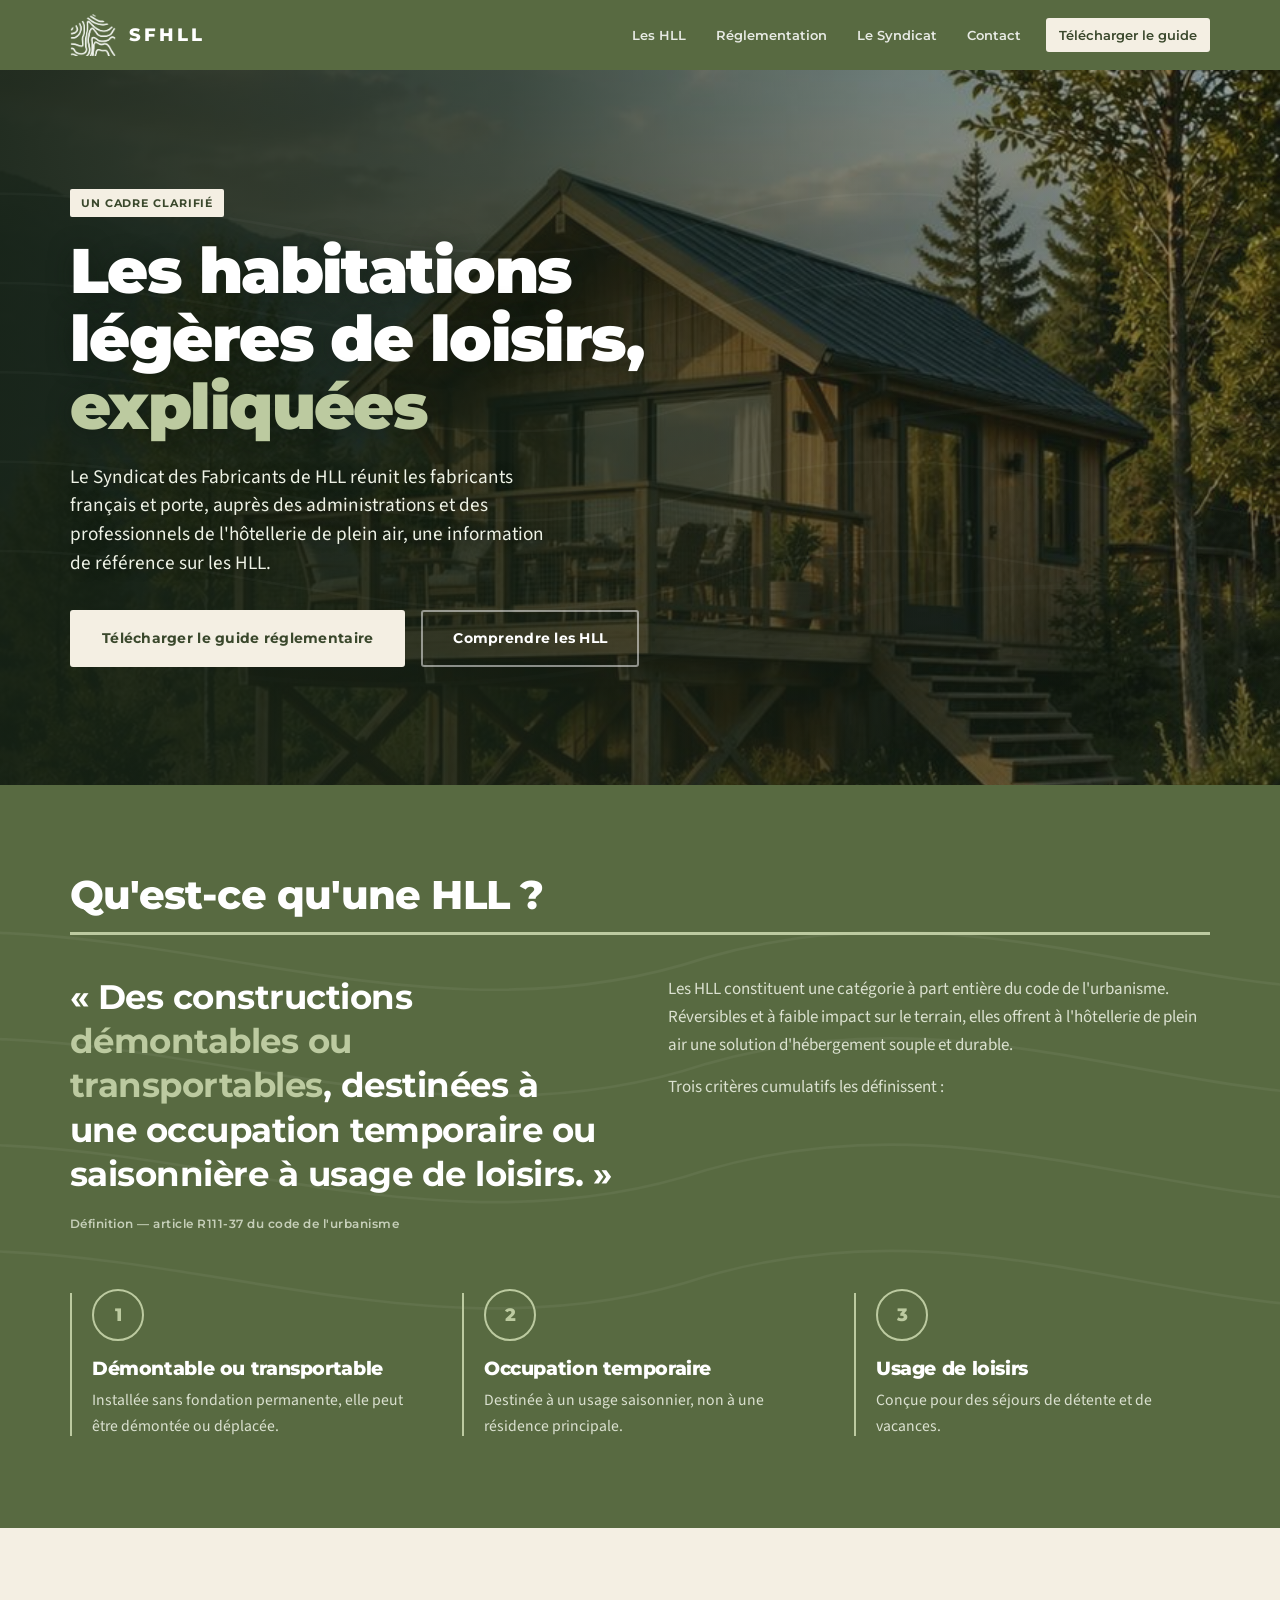
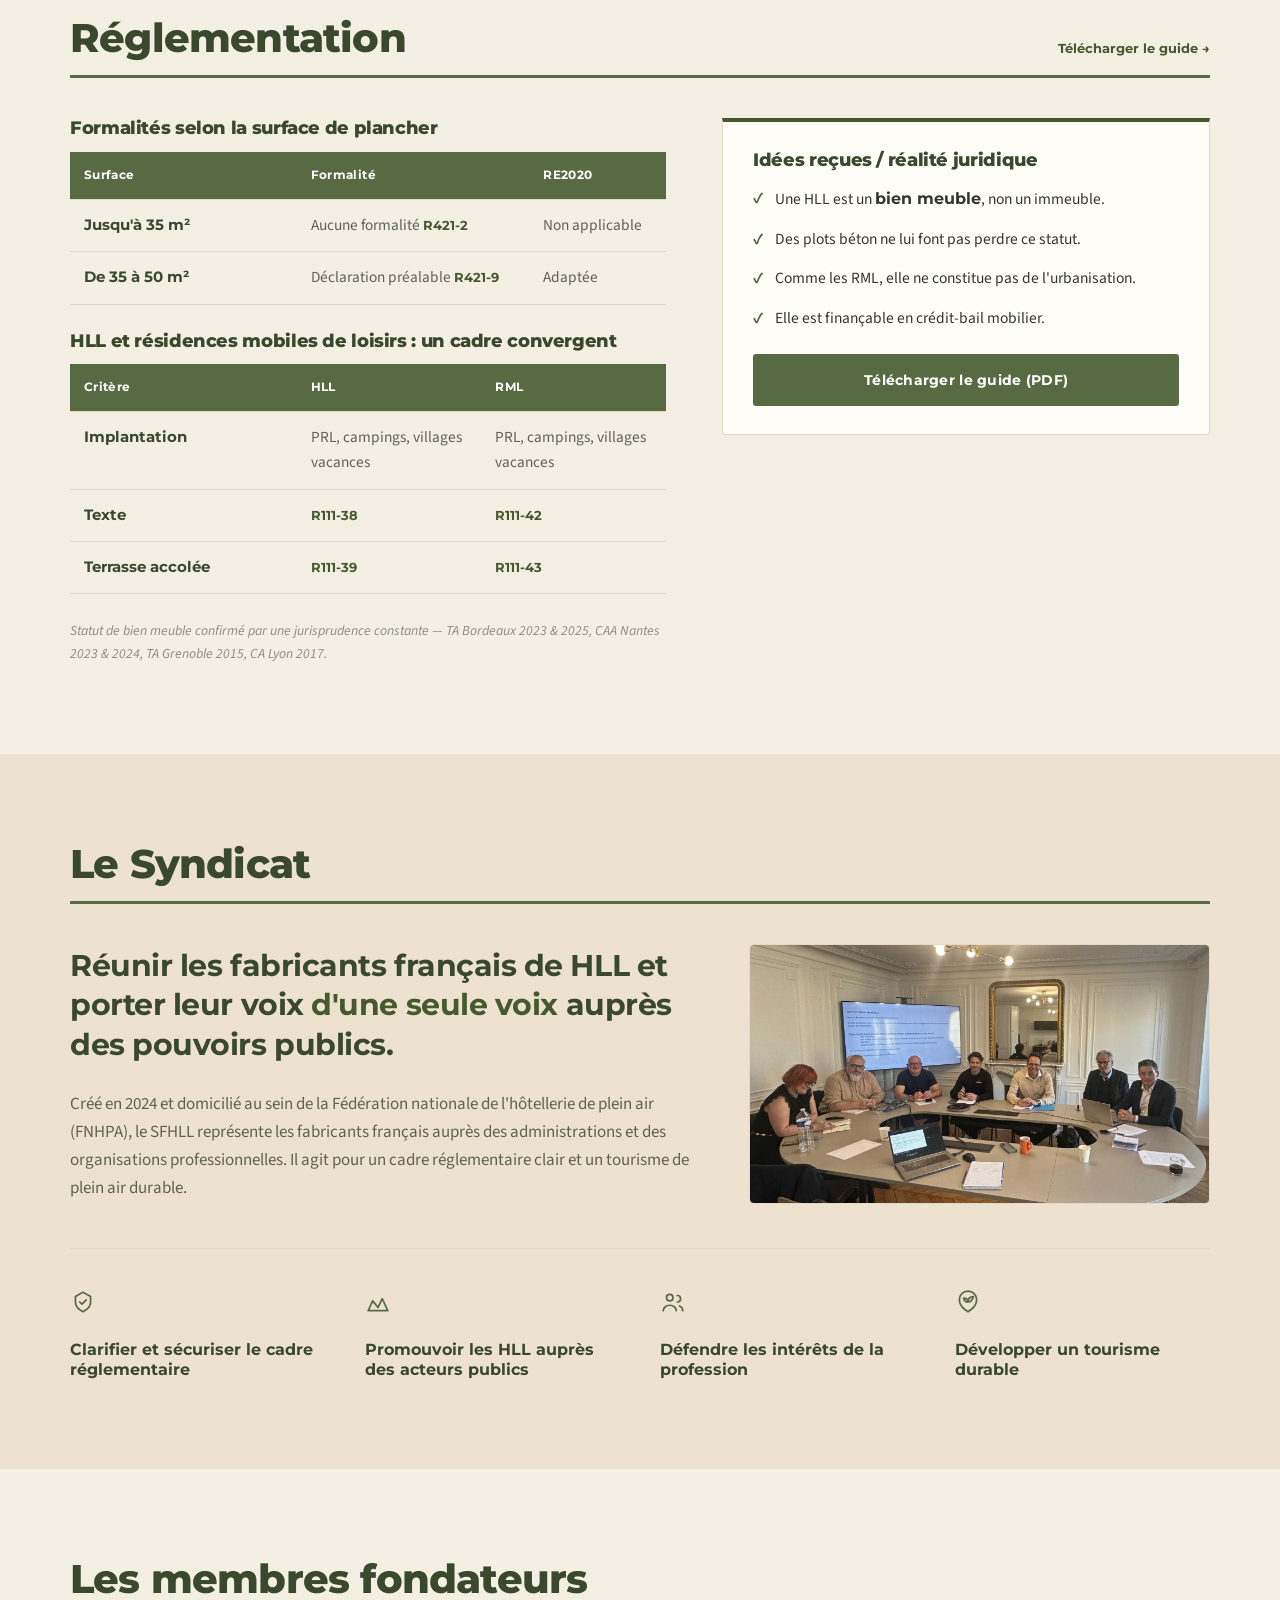
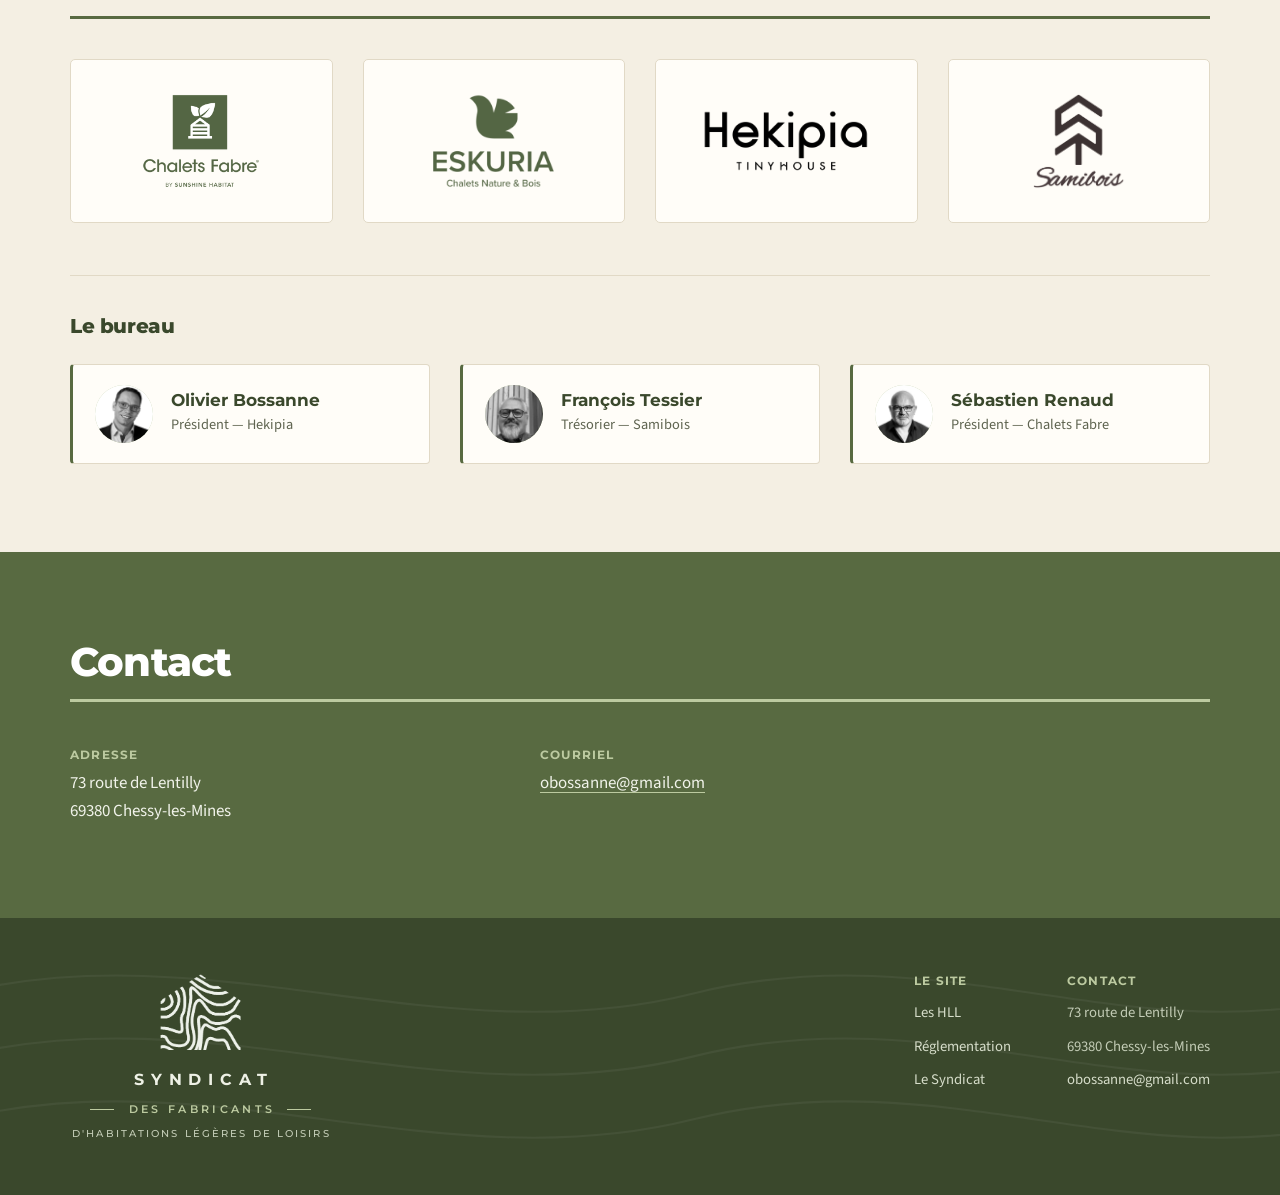
==== index.html @ 9a113833 "326/init du site sfhll" ====
<!DOCTYPE html>
<html lang="fr">
<head>
<meta charset="UTF-8">
<meta name="viewport" content="width=device-width, initial-scale=1.0">
<title>SFHLL — Syndicat des Fabricants d'Habitations Légères de Loisirs</title>
<meta name="description" content="Le Syndicat des Fabricants d'Habitations Légères de Loisirs (SFHLL) : la référence sur les HLL et leur réglementation. Cadre juridique, guide à télécharger.">
<meta name="robots" content="index, follow">
<link rel="canonical" href="https://sfhll.fr/">
<meta name="theme-color" content="#586a41">
<link rel="icon" href="/favicon.ico" sizes="any">
<link rel="apple-touch-icon" href="/apple-touch-icon.png">
<meta property="og:type" content="website">
<meta property="og:locale" content="fr_FR">
<meta property="og:site_name" content="SFHLL">
<meta property="og:url" content="https://sfhll.fr/">
<meta property="og:title" content="SFHLL — Syndicat des Fabricants d'Habitations Légères de Loisirs">
<meta property="og:description" content="Le Syndicat des Fabricants d'Habitations Légères de Loisirs (SFHLL) : la référence sur les HLL et leur réglementation. Cadre juridique, guide à télécharger.">
<meta property="og:image" content="https://sfhll.fr/og-image.jpg">
<meta property="og:image:width" content="860">
<meta property="og:image:height" content="450">
<meta property="og:image:alt" content="Habitation légère de loisirs en bois au bord d'un lac">
<meta name="twitter:card" content="summary_large_image">
<script type="application/ld+json">{"@context":"https://schema.org","@graph":[{"@type":"Organization","@id":"https://sfhll.fr/#organisation","name":"Syndicat des Fabricants d'Habitations Légères de Loisirs","alternateName":"SFHLL","url":"https://sfhll.fr/","logo":"https://sfhll.fr/logo.png","image":"https://sfhll.fr/og-image.jpg","description":"Le Syndicat des Fabricants d'Habitations Légères de Loisirs (SFHLL) : la référence sur les HLL et leur réglementation. Cadre juridique, guide à télécharger.","foundingDate":"2024","address":{"@type":"PostalAddress","streetAddress":"73 route de Lentilly","postalCode":"69380","addressLocality":"Chessy-les-Mines","addressCountry":"FR"},"member":[{"@type":"Organization","name":"Chalets Fabre"},{"@type":"Organization","name":"Eskuria"},{"@type":"Organization","name":"Hekipia"},{"@type":"Organization","name":"Samibois"}]},{"@type":"WebSite","@id":"https://sfhll.fr/#site","url":"https://sfhll.fr/","name":"SFHLL","inLanguage":"fr-FR","publisher":{"@id":"https://sfhll.fr/#organisation"}}]}</script>
<link rel="preconnect" href="https://fonts.googleapis.com">
<link rel="preconnect" href="https://fonts.gstatic.com" crossorigin>
<link href="https://fonts.googleapis.com/css2?family=Montserrat:wght@600;700;800;900&family=Source+Sans+3:ital,wght@0,400;0,500;0,600;0,700;1,400&display=swap" rel="stylesheet">
<style>
  :root{
    --green:#586a41;--green-2:#66794d;--green-ink:#3a482c;
    --gold:#465a2e;--gold-2:#bccaa0;
    --paper:#f4efe3;--paper-2:#ece2cf;--white:#fffdf8;
    --ink:#33372b;--ink-soft:#5f6450;--ink-faint:#8c8f7c;
    --line:#e1d9c6;--line-dk:rgba(255,255,255,.16);--max:1220px;
  }
  *{box-sizing:border-box;margin:0;padding:0}
  html{scroll-behavior:smooth;scroll-padding-top:76px}
  @media (prefers-reduced-motion:reduce){html{scroll-behavior:auto}}
  body{font-family:'Source Sans 3',system-ui,sans-serif;font-size:17px;line-height:1.65;color:var(--ink);background:var(--paper);-webkit-font-smoothing:antialiased}
  h1,h2,h3,h4{font-family:'Montserrat',sans-serif;line-height:1.08;font-weight:800;letter-spacing:-.02em;color:var(--green-ink)}
  a{color:var(--green);text-decoration:none}
  .wrap{max-width:var(--max);margin:0 auto;padding:0 40px}
  :focus-visible{outline:3px solid var(--gold);outline-offset:2px}
  .tag{display:inline-block;font-family:'Montserrat',sans-serif;font-size:.7rem;font-weight:700;letter-spacing:.12em;text-transform:uppercase;color:var(--gold)}
  .tag.box{background:var(--paper);color:var(--green-ink);padding:5px 11px;border-radius:2px;letter-spacing:.08em}
  .illus{width:100%;height:100%;display:block;object-fit:cover}
  .topo{position:absolute;inset:0;width:100%;height:100%;pointer-events:none}

  header{position:sticky;top:0;z-index:80;background:var(--green);color:#fff}
  .nav{position:relative}
  .nav{display:flex;align-items:center;justify-content:space-between;gap:26px;max-width:var(--max);margin:0 auto;padding:0 40px;height:70px}
  .brand{display:flex;align-items:center;gap:13px;color:#fff}
  .brand .hmark{height:42px;width:auto;flex:none;display:block}
  .brand b{font-family:'Montserrat',sans-serif;font-weight:800;font-size:1.15rem;letter-spacing:.16em;color:#fff}
  nav ul{list-style:none;display:flex;gap:4px;align-items:center}
  nav a{font-family:'Montserrat',sans-serif;font-size:.82rem;font-weight:600;color:rgba(255,255,255,.86);padding:9px 13px;border-radius:3px}
  nav a:hover{color:#fff;background:rgba(255,255,255,.1)}
  nav a.cta{background:var(--paper);color:var(--green-ink);margin-left:8px}
  nav a.cta:hover{background:#fff;color:var(--green-ink)}
  .menu-btn{display:none;background:none;border:1px solid rgba(255,255,255,.35);color:#fff;padding:8px 11px;border-radius:3px;cursor:pointer;font-size:1.05rem}
  @media(max-width:980px){
    .nav{gap:0}
    nav{position:static;width:0;height:0}
    .menu-btn{margin-left:auto}
    nav ul{position:absolute;top:100%;left:0;right:0;z-index:90;flex-direction:column;align-items:stretch;
           background:var(--green);border-top:1px solid var(--line-dk);box-shadow:0 14px 26px rgba(20,32,20,.22);
           padding:4px 40px 20px;gap:0;display:none;max-height:calc(100vh - 100%);overflow-y:auto}
    nav ul.open{display:flex}
    nav li{display:block}
    nav a{display:block;padding:15px 0;border-bottom:1px solid var(--line-dk);border-radius:0}
    nav li:last-child a{border-bottom:none}
    nav a.cta{margin:16px 0 0;padding:14px 16px;text-align:center;border-radius:3px;border:none}
    .menu-btn{display:block}
  }

  .hero{position:relative;overflow:hidden;color:#fff;background:var(--green-ink)}
  .hero-photo{position:absolute;inset:0;width:100%;height:100%;object-fit:cover;object-position:center;z-index:0}
  .hero-shade{position:absolute;inset:0;z-index:1;background:linear-gradient(95deg,rgba(20,32,20,.92) 0%,rgba(20,32,20,.74) 38%,rgba(20,32,20,.42) 66%,rgba(20,32,20,.12) 100%),linear-gradient(180deg,rgba(20,32,20,.12),rgba(20,32,20,.5))}
  .hero .topo{z-index:2;opacity:.5}
  .hero-inner{position:relative;z-index:3;max-width:var(--max);margin:0 auto;padding:118px 40px;min-height:600px;display:flex;align-items:center}
  .hero-copy{max-width:620px}
  .hero h1{color:#fff;font-size:clamp(2.3rem,4.9vw,4rem);font-weight:900;letter-spacing:-.025em;text-shadow:0 2px 26px rgba(12,20,10,.45)}
  .hero h1 em{font-style:normal;color:var(--gold-2)}
  .hero .lead{font-size:1.2rem;color:#eef2e6;max-width:48ch;margin-top:22px;line-height:1.5;text-shadow:0 1px 14px rgba(12,20,10,.45)}
  .hero .cta{margin-top:32px;display:flex;gap:16px;align-items:center;flex-wrap:wrap}
  .btn{display:inline-block;font-family:'Montserrat',sans-serif;font-size:.86rem;font-weight:700;letter-spacing:.02em;padding:15px 30px;border-radius:3px;cursor:pointer;border:2px solid transparent}
  .btn-gold{background:var(--paper);color:var(--green-ink);border-color:var(--paper)}
  .btn-gold:hover{background:#fff}
  .btn-out{border-color:rgba(255,255,255,.5);color:#fff}
  .btn-out:hover{background:rgba(255,255,255,.12)}
  @media(max-width:900px){.hero-inner{padding:84px 40px;min-height:480px}}

  section{padding:88px 0}
  .shead{display:flex;justify-content:space-between;align-items:flex-end;gap:24px;margin-bottom:40px;border-bottom:3px solid var(--green);padding-bottom:16px}
  .shead h2{font-size:clamp(1.7rem,3.4vw,2.5rem);font-weight:800}
  .shead .more{font-family:'Montserrat',sans-serif;font-size:.82rem;font-weight:700;color:var(--gold);white-space:nowrap}
  .shead .more:hover{color:var(--green)}

  .band{background:var(--green);color:#fff;position:relative;overflow:hidden}
  .band .in{position:relative;z-index:2}
  .band .shead{border-bottom-color:var(--gold-2)}
  .band .shead h2{color:#fff}
  .quote-hll{font-family:'Montserrat',sans-serif;font-weight:700;font-size:clamp(1.4rem,3vw,2.1rem);line-height:1.32;max-width:24ch;letter-spacing:-.015em}
  .quote-hll em{font-style:normal;color:var(--gold-2)}
  .qsrc{font-family:'Montserrat',sans-serif;font-size:.78rem;font-weight:600;color:#c6cfb9;letter-spacing:.04em;margin-top:18px}
  .comprendre-grid{display:grid;grid-template-columns:1fr 1fr;gap:56px;align-items:start}
  .crit{display:grid;grid-template-columns:repeat(3,1fr);gap:36px;margin-top:54px}
  .crit>div{position:relative;padding-left:22px}
  .crit>div::before{content:"";position:absolute;left:0;top:4px;bottom:4px;width:2px;background:var(--gold-2)}
  .crit .c-ic{width:52px;height:52px;border:2px solid var(--gold-2);border-radius:50%;display:grid;place-items:center;color:var(--gold-2);font-family:'Montserrat',sans-serif;font-weight:800;font-size:1.15rem;margin-bottom:18px}
  .crit h3{color:#fff;font-size:1.18rem;font-weight:800;margin-bottom:9px}
  .crit p{color:#dbe1d0;font-size:.98rem}
  @media(max-width:820px){.comprendre-grid{grid-template-columns:1fr;gap:30px}.crit{grid-template-columns:1fr;gap:26px;margin-top:34px}}

  .reg-grid{display:grid;grid-template-columns:1.1fr .9fr;gap:56px;align-items:start}
  .reg-grid h3{font-size:1.15rem;font-weight:800;margin:0 0 14px;color:var(--green-ink)}
  table{width:100%;border-collapse:collapse;font-size:.96rem;margin-bottom:26px}
  th,td{text-align:left;padding:13px 14px;border-bottom:1px solid var(--line);vertical-align:top}
  thead th{font-family:'Montserrat',sans-serif;font-size:.78rem;font-weight:700;color:#fff;background:var(--green);letter-spacing:.03em}
  tbody th{font-family:'Montserrat',sans-serif;font-weight:700;font-size:.92rem;color:var(--green-ink);width:38%}
  td{color:var(--ink-soft)}
  .art-ref{font-family:'Montserrat',sans-serif;font-weight:700;color:var(--gold);font-size:.86em}
  .reg-side{background:var(--white);border:1px solid var(--line);border-top:4px solid var(--gold);border-radius:0 0 4px 4px;padding:28px 30px}
  .reg-side h3{margin-bottom:16px}
  .reg-side ul{list-style:none;display:grid;gap:14px}
  .reg-side li{display:grid;grid-template-columns:auto 1fr;gap:12px;font-size:.97rem;color:var(--ink)}
  .reg-side li b{font-family:'Montserrat',sans-serif}
  .reg-side .mk{color:var(--green);font-weight:800}
  .reg-side .btn{margin-top:22px;width:100%;text-align:center;background:var(--green);color:#fff;border:none}
  .reg-side .btn:hover{background:var(--green-2)}
  .refs{font-size:.86rem;color:var(--ink-faint);margin-top:8px;font-style:italic}
  @media(max-width:820px){.reg-grid{grid-template-columns:1fr;gap:34px}}

  .synd{background:var(--paper-2)}
  .synd-top{display:grid;grid-template-columns:1.15fr .85fr;gap:56px;align-items:center;margin-bottom:20px}
  .synd-top .lead2{font-family:'Montserrat',sans-serif;font-weight:700;font-size:clamp(1.35rem,2.8vw,1.9rem);line-height:1.3;color:var(--green-ink);letter-spacing:-.015em}
  .synd-top .lead2 em{font-style:normal;color:var(--gold)}
  .synd-top .lead2{margin-bottom:26px}
  .synd-top p{color:var(--ink-soft);margin-top:0}
  .synd-figure{margin:0}
  .synd-img{border-radius:5px;overflow:hidden;border:1px solid var(--line);background:var(--paper);line-height:0}
  .synd-img .illus{height:auto}
  .synd-cap{font-size:.82rem;line-height:1.45;font-style:italic;color:var(--ink-faint);margin-top:10px}
  .missions{display:grid;grid-template-columns:repeat(4,1fr);gap:40px;margin-top:44px;padding-top:40px;border-top:1px solid var(--line)}
  .missions div{padding:0}
  .missions .mi{color:var(--green);margin-bottom:16px}
  .missions .mi svg{width:26px;height:26px;fill:none;stroke:currentColor;stroke-width:1.6;stroke-linecap:round;stroke-linejoin:round}
  .missions b{font-family:'Montserrat',sans-serif;font-weight:700;font-size:.98rem;color:var(--green-ink);display:block;line-height:1.3}
  @media(max-width:820px){.synd-top{grid-template-columns:1fr;gap:30px}.synd-figure{order:-1}.missions{grid-template-columns:1fr 1fr;gap:30px}}

  .mgrid{display:grid;grid-template-columns:repeat(4,1fr);gap:30px;margin-top:8px}
  .mcard{text-align:center}
  .mlogo{display:grid;place-items:center;min-height:164px;margin-bottom:0;background:var(--white);border:1px solid var(--line);border-radius:5px;padding:26px 24px}
  .mlogo img{max-width:78%;max-height:96px;width:auto;height:auto;object-fit:contain;display:block}
  .mlogo .mono{display:none}
  .mlogo.no-logo{background:transparent;border-color:transparent;padding:0}
  .mlogo.no-logo .mono{width:78px;height:78px;border-radius:50%;background:var(--green);color:#fff;display:grid;place-items:center;font-family:'Montserrat',sans-serif;font-weight:800;font-size:1.5rem;letter-spacing:.02em}
  @media(max-width:640px){.mgrid{grid-template-columns:1fr 1fr;gap:24px}}

  .bureau{margin-top:52px;padding-top:40px;border-top:1px solid var(--line)}
  .bureau h3{font-size:1.25rem;font-weight:800;margin-bottom:26px}
  .bgrid{display:grid;grid-template-columns:repeat(3,1fr);gap:30px}
  .pcard{display:flex;align-items:center;gap:18px;background:var(--white);border:1px solid var(--line);border-left:3px solid var(--green);border-radius:4px;padding:20px 22px}
  .pav{flex:none;width:58px;height:58px;border-radius:50%;background:var(--gold-2);color:var(--green-ink);display:grid;place-items:center;font-family:'Montserrat',sans-serif;font-weight:800;font-size:1.05rem;letter-spacing:.04em;overflow:hidden}
  .pav img{width:100%;height:100%;object-fit:cover;display:block;filter:grayscale(1)}
  .pname{font-family:'Montserrat',sans-serif;font-weight:700;font-size:1.05rem;color:var(--green-ink);line-height:1.25}
  .prole{font-size:.9rem;color:var(--ink-soft);margin-top:2px}
  @media(max-width:820px){.bgrid{grid-template-columns:1fr;gap:16px}}

  .contact{background:var(--green);color:#fff}
  .contact .shead{border-bottom-color:var(--gold-2)}
  .contact .shead h2{color:#fff}
  .cgrid{display:grid;grid-template-columns:repeat(2,minmax(0,1fr));gap:0 60px;align-items:stretch;max-width:880px}
  .coord div{padding:4px 0}
  .coord dt{font-family:'Montserrat',sans-serif;font-size:.74rem;font-weight:700;letter-spacing:.1em;text-transform:uppercase;color:var(--gold-2);margin-bottom:5px}
  .coord dd{font-size:1.06rem;color:#f1f3ea}
  .coord dd a{color:#f1f3ea;text-decoration:underline;text-underline-offset:4px;text-decoration-color:var(--gold-2)}
  .coord dd a:hover{color:#fff}
  @media(max-width:600px){.cgrid{grid-template-columns:1fr;gap:30px 0}}

  footer{background:var(--green-ink);color:#c3ccb6;position:relative;overflow:hidden}
  footer .in{position:relative;z-index:2;max-width:var(--max);margin:0 auto;padding:56px 40px 40px;display:flex;justify-content:space-between;gap:44px;flex-wrap:wrap}
  footer .flock{display:inline-flex;flex-direction:column;align-items:center;gap:16px;margin-bottom:14px}
  footer .fmark{height:76px;width:auto;display:block}
  footer .fword{text-align:center}
  footer .fword .w1{display:block;font-family:'Montserrat',sans-serif;font-weight:700;font-size:1.02rem;letter-spacing:.42em;text-indent:.42em;color:#eef1e6}
  footer .fword .w2{display:flex;align-items:center;justify-content:center;gap:11px;font-family:'Montserrat',sans-serif;font-weight:600;font-size:.7rem;letter-spacing:.3em;text-indent:.3em;color:var(--gold-2);margin:7px 0}
  footer .fword .w2 i{height:1px;width:24px;background:var(--gold-2);display:inline-block;flex:none}
  footer .fword .w3{display:block;font-family:'Montserrat',sans-serif;font-weight:500;font-size:.6rem;letter-spacing:.22em;text-indent:.22em;color:#c3ccb6}
  footer .fb{font-family:'Montserrat',sans-serif;font-weight:800;letter-spacing:.16em;color:#fff;font-size:1.05rem}
  footer p{font-size:.92rem;max-width:38ch;margin-top:8px}
  footer .cols{display:flex;gap:56px;flex-wrap:wrap}
  footer h4{font-family:'Montserrat',sans-serif;font-size:.76rem;font-weight:700;letter-spacing:.1em;text-transform:uppercase;color:var(--gold-2);margin-bottom:14px}
  footer ul{list-style:none;display:grid;gap:9px;font-size:.92rem}
  footer ul a{color:#d6ddca}
  footer ul a:hover{color:#fff;text-decoration:underline;text-underline-offset:3px}
  @media(max-width:600px){
    body{font-size:16px}
    .wrap{padding:0 22px}
    .nav{padding:0 22px;height:62px}
    nav ul{padding-left:22px;padding-right:22px}
    .brand .hmark{height:36px}
    .brand b{font-size:.98rem;letter-spacing:.18em}
    section{padding:58px 0}
    .shead{flex-direction:column;align-items:flex-start;gap:8px;margin-bottom:28px;padding-bottom:14px}
    .shead .more{white-space:normal}
    .hero-inner{padding:64px 22px;min-height:440px}
    .hero h1{font-size:clamp(1.9rem,8vw,2.4rem)}
    .hero .lead{font-size:1.05rem;margin-top:16px}
    .hero-shade{background:linear-gradient(180deg,rgba(20,32,20,.5),rgba(20,32,20,.8))}
    .quote{padding:34px 24px}
    .crit{gap:22px}
    .grid4{grid-template-columns:1fr 1fr;gap:14px}
    .mini{padding:22px 16px}
    .quota{flex-direction:column;align-items:flex-start;gap:14px;padding:24px 22px}
    .quota ul{flex-direction:column;gap:10px;margin-left:0}
    .badges{gap:16px}
    .badge-box{padding:24px 22px}
    #reglementation table,#reglementation tbody,#reglementation tr{display:block}
    #reglementation thead{display:none}
    #reglementation table{margin-bottom:30px}
    #reglementation tbody tr{background:var(--white);border:1px solid var(--line);border-left:3px solid var(--green);border-radius:4px;padding:15px 17px;margin-bottom:12px}
    #reglementation tbody th{display:block;width:auto;padding:0 0 10px;border:none;font-size:1.02rem}
    #reglementation tbody td{display:flex;justify-content:space-between;align-items:baseline;gap:20px;padding:8px 0 0;border:none;border-top:1px solid var(--line);margin-top:8px;font-size:.95rem;text-align:right}
    #reglementation tbody td::before{content:attr(data-l);flex:none;font-family:'Montserrat',sans-serif;font-size:.7rem;font-weight:700;letter-spacing:.09em;text-transform:uppercase;color:var(--ink-faint);text-align:left}
    table{font-size:.9rem}
    th,td{padding:11px 11px}
    tbody th{width:34%}
    .reg-side{padding:24px 22px}
    .missions{grid-template-columns:1fr;gap:26px;padding-top:32px}
    .synd-top .lead2{font-size:clamp(1.25rem,6vw,1.6rem)}
    .mgrid{gap:22px}
    .mlogo{min-height:124px;padding:18px}
    .mlogo img{max-height:72px;max-width:82%}
    .mlogo .mono{width:66px;height:66px;font-size:1.3rem}
    footer .in{padding:44px 22px 34px;gap:32px}
    footer .cols{gap:40px}
    footer .fmark{height:60px}
  }
  @media(max-width:480px){
    .hero .cta{flex-direction:column;align-items:stretch}
    .hero .cta .btn{text-align:center}
    .grid4{grid-template-columns:1fr}
    .mgrid{grid-template-columns:1fr 1fr}
  }
  @media(max-width:360px){
    .wrap{padding:0 18px}
    .nav{padding:0 18px}
    nav ul{padding-left:18px;padding-right:18px}
    .hero-inner{padding:52px 18px;min-height:400px}
  }

</style>
</head>
<body>

<header>
  <div class="nav">
    <a class="brand" href="#haut" aria-label="SFHLL — accueil">
      <img class="hmark" src="[data-uri]" alt="Logo du Syndicat des Fabricants de HLL">
      <b>SFHLL</b>
    </a>
    <button class="menu-btn" aria-label="Menu" aria-expanded="false" onclick="var m=document.getElementById('m');this.setAttribute('aria-expanded',m.classList.toggle('open'))">☰</button>
    <nav aria-label="Navigation principale">
      <ul id="m">
        
        <li><a href="#comprendre">Les HLL</a></li>
        <li><a href="#reglementation">Réglementation</a></li>
        <li><a href="#syndicat">Le Syndicat</a></li>
        <li><a href="#contact">Contact</a></li>
        <li><a class="cta" href="guide-reglementaire-hll-sfhll.pdf" download>Télécharger le guide</a></li>
      </ul>
    </nav>
  </div>
</header>

<main id="home">

<section class="hero" id="haut" style="padding:0">
  <img class="hero-photo" src="[data-uri]" alt="Habitation légère de loisirs en bois au bord d'un lac">
  <div class="hero-shade"></div>
  <svg class="topo" viewBox="0 0 1220 560" preserveAspectRatio="xMidYMid slice" aria-hidden="true"><g fill="none" stroke="#ffffff" stroke-opacity="0.06" stroke-width="2"><path d="M-40 120 C200 40 420 200 660 120 C900 40 1080 200 1300 120"/><path d="M-40 190 C200 110 420 270 660 190 C900 110 1080 270 1300 190"/><path d="M-40 260 C200 180 420 340 660 260 C900 180 1080 340 1300 260"/><path d="M-40 330 C200 250 420 410 660 330 C900 250 1080 410 1300 330"/><path d="M-40 400 C200 320 420 480 660 400 C900 320 1080 480 1300 400"/></g></svg>
  <div class="hero-inner">
    <div class="hero-copy">
      <span class="tag box">Un cadre clarifié</span>
      <h1 style="margin-top:20px">Les habitations légères de loisirs, <em>expliquées</em></h1>
      <p class="lead">Le Syndicat des Fabricants de HLL réunit les fabricants français et porte, auprès des administrations et des professionnels de l'hôtellerie de plein air, une information de référence sur les HLL.</p>
      <div class="cta">
        <a class="btn btn-gold" href="guide-reglementaire-hll-sfhll.pdf" download>Télécharger le guide réglementaire</a>
        <a class="btn btn-out" href="#comprendre">Comprendre les HLL</a>
      </div>
    </div>
  </div>
</section>

<section class="band" id="comprendre">
  <svg class="topo" viewBox="0 0 1220 560" preserveAspectRatio="xMidYMid slice" aria-hidden="true"><g fill="none" stroke="#ffffff" stroke-opacity="0.05" stroke-width="2">
    <path d="M-40 130 C200 60 420 210 660 130 C900 60 1080 210 1300 130"/><path d="M-40 210 C200 140 420 290 660 210 C900 140 1080 290 1300 210"/>
    <path d="M-40 290 C200 220 420 370 660 290 C900 220 1080 370 1300 290"/><path d="M-40 370 C200 300 420 450 660 370 C900 300 1080 450 1300 370"/></g></svg>
  <div class="wrap in">
    <div class="shead"><h2>Qu'est-ce qu'une HLL&nbsp;?</h2></div>
    <div class="comprendre-grid">
      <div>
        <p class="quote-hll">« Des constructions <em>démontables ou transportables</em>, destinées à une occupation temporaire ou saisonnière à usage de loisirs. »</p>
        <p class="qsrc">Définition — article R111-37 du code de l'urbanisme</p>
      </div>
      <div style="color:#dbe1d0">
        <p>Les HLL constituent une catégorie à part entière du code de l'urbanisme. Réversibles et à faible impact sur le terrain, elles offrent à l'hôtellerie de plein air une solution d'hébergement souple et durable.</p>
        <p style="margin-top:14px">Trois critères cumulatifs les définissent&nbsp;:</p>
      </div>
    </div>
    <div class="crit">
      <div>
        <div class="c-ic">1</div><h3>Démontable ou transportable</h3>
        <p>Installée sans fondation permanente, elle peut être démontée ou déplacée.</p>
      </div>
      <div>
        <div class="c-ic">2</div><h3>Occupation temporaire</h3>
        <p>Destinée à un usage saisonnier, non à une résidence principale.</p>
      </div>
      <div>
        <div class="c-ic">3</div><h3>Usage de loisirs</h3>
        <p>Conçue pour des séjours de détente et de vacances.</p>
      </div>
    </div>
  </div>
</section>

<section id="reglementation">
  <div class="wrap">
    <div class="shead"><h2>Réglementation</h2><a class="more" href="guide-reglementaire-hll-sfhll.pdf" download>Télécharger le guide →</a></div>
    <div class="reg-grid">
      <div>
        <h3>Formalités selon la surface de plancher</h3>
        <table>
          <thead><tr><th scope="col">Surface</th><th scope="col">Formalité</th><th scope="col">RE2020</th></tr></thead>
          <tbody>
            <tr><th scope="row">Jusqu'à 35 m²</th><td data-l="Formalité">Aucune formalité <span class="art-ref">R421-2</span></td><td data-l="RE2020">Non applicable</td></tr>
            <tr><th scope="row">De 35 à 50 m²</th><td data-l="Formalité">Déclaration préalable <span class="art-ref">R421-9</span></td><td data-l="RE2020">Adaptée</td></tr>
          </tbody>
        </table>
        <h3>HLL et résidences mobiles de loisirs : un cadre convergent</h3>
        <table>
          <thead><tr><th scope="col">Critère</th><th scope="col">HLL</th><th scope="col">RML</th></tr></thead>
          <tbody>
            <tr><th scope="row">Implantation</th><td data-l="HLL">PRL, campings, villages vacances</td><td data-l="RML">PRL, campings, villages vacances</td></tr>
            <tr><th scope="row">Texte</th><td data-l="HLL"><span class="art-ref">R111-38</span></td><td data-l="RML"><span class="art-ref">R111-42</span></td></tr>
            <tr><th scope="row">Terrasse accolée</th><td data-l="HLL"><span class="art-ref">R111-39</span></td><td data-l="RML"><span class="art-ref">R111-43</span></td></tr>
          </tbody>
        </table>
        <p class="refs">Statut de bien meuble confirmé par une jurisprudence constante — TA Bordeaux 2023 &amp; 2025, CAA Nantes 2023 &amp; 2024, TA Grenoble 2015, CA Lyon 2017.</p>
      </div>
      <aside class="reg-side">
        <h3>Idées reçues / réalité juridique</h3>
        <ul>
          <li><span class="mk">✓</span><span>Une HLL est un <b>bien meuble</b>, non un immeuble.</span></li>
          <li><span class="mk">✓</span><span>Des plots béton ne lui font pas perdre ce statut.</span></li>
          <li><span class="mk">✓</span><span>Comme les RML, elle ne constitue pas de l'urbanisation.</span></li>
          <li><span class="mk">✓</span><span>Elle est finançable en crédit-bail mobilier.</span></li>
        </ul>
        <a class="btn" href="guide-reglementaire-hll-sfhll.pdf" download>Télécharger le guide (PDF)</a>
      </aside>
    </div>
  </div>
</section>

<section class="synd" id="syndicat">
  <div class="wrap">
    <div class="shead"><h2>Le Syndicat</h2></div>
    <div class="synd-top">
      <div>
        <p class="lead2">Réunir les fabricants français de HLL et porter leur voix <em>d'une seule voix</em> auprès des pouvoirs publics.</p>
        <p>Créé en 2024 et domicilié au sein de la Fédération nationale de l'hôtellerie de plein air (FNHPA), le SFHLL représente les fabricants français auprès des administrations et des organisations professionnelles. Il agit pour un cadre réglementaire clair et un tourisme de plein air durable.</p>
      </div>
      <figure class="synd-figure">
        <div class="synd-img"><img class="illus" src="[data-uri]" alt="Réunion de travail du SFHLL dans les locaux parisiens de la FNHPA, autour de la table de conférence"></div>
      </figure>
    </div>
    <div class="missions">
      <div><div class="mi"><svg viewBox="0 0 24 24"><path d="M12 3l7 4v5c0 4-3 7-7 9-4-2-7-5-7-9V7z"/><path d="M9 12l2 2 4-4"/></svg></div><b>Clarifier et sécuriser le cadre réglementaire</b></div>
      <div><div class="mi"><svg viewBox="0 0 24 24"><path d="M3 20l4-9 5 6 4-8 5 11z"/></svg></div><b>Promouvoir les HLL auprès des acteurs publics</b></div>
      <div><div class="mi"><svg viewBox="0 0 24 24"><circle cx="9" cy="8" r="3"/><path d="M3 20c0-3 3-5 6-5s6 2 6 5"/><path d="M16 6a3 3 0 0 1 0 6M21 20c0-2-1-3.5-3-4.3"/></svg></div><b>Défendre les intérêts de la profession</b></div>
      <div><div class="mi"><svg viewBox="0 0 24 24"><path d="M12 21c5-3 8-6 8-11a8 8 0 0 0-16 0c0 5 3 8 8 11z" fill="none"/><path d="M12 12c0-3 2-5 5-5-1 4-3 5-5 5zM12 12c0-2-1.5-3.5-4-3.5C8.5 11 10.5 12 12 12z"/></svg></div><b>Développer un tourisme durable</b></div>
    </div>
  </div>
</section>

<section class="membres">
  <div class="wrap">
    <div class="shead"><h2>Les membres fondateurs</h2></div>
    <div class="mgrid">
      <div class="mcard">
        <div class="mlogo">
          <img src="[data-uri]" alt="Logo Chalets Fabre" onerror="this.closest('.mlogo').classList.add('no-logo');this.remove()">
          <span class="mono">CF</span>
        </div>
      </div>
      <div class="mcard">
        <div class="mlogo">
          <img src="[data-uri]" alt="Logo Eskuria" onerror="this.closest('.mlogo').classList.add('no-logo');this.remove()">
          <span class="mono">E</span>
        </div>
      </div>
      <div class="mcard">
        <div class="mlogo">
          <img src="[data-uri]" alt="Logo Hekipia" onerror="this.closest('.mlogo').classList.add('no-logo');this.remove()">
          <span class="mono">H</span>
        </div>
      </div>
      <div class="mcard">
        <div class="mlogo">
          <img src="[data-uri]" alt="Logo Samibois" onerror="this.closest('.mlogo').classList.add('no-logo');this.remove()">
          <span class="mono">S</span>
        </div>
      </div>
    </div>

    <div class="bureau">
      <h3>Le bureau</h3>
      <div class="bgrid">
      <div class="pcard">
        <div class="pav"><img src="[data-uri]" alt="Portrait d'Olivier Bossanne"></div>
        <div><div class="pname">Olivier Bossanne</div><div class="prole">Président — Hekipia</div></div>
      </div>
      <div class="pcard">
        <div class="pav"><img src="[data-uri]" alt="Portrait de François Tessier"></div>
        <div><div class="pname">François Tessier</div><div class="prole">Trésorier — Samibois</div></div>
      </div>
      <div class="pcard">
        <div class="pav"><img src="[data-uri]" alt="Portrait de Sébastien Renaud"></div>
        <div><div class="pname">Sébastien Renaud</div><div class="prole">Président — Chalets Fabre</div></div>
      </div>
      </div>
    </div>
  </div>
</section>

<section class="contact" id="contact">
  <svg class="topo" viewBox="0 0 1220 400" preserveAspectRatio="xMidYMid slice" aria-hidden="true"><g fill="none" stroke="#ffffff" stroke-opacity="0.05" stroke-width="2">
    <path d="M-40 120 C200 50 420 200 660 120 C900 50 1080 200 1300 120"/><path d="M-40 200 C200 130 420 280 660 200 C900 130 1080 280 1300 200"/>
    <path d="M-40 280 C200 210 420 360 660 280 C900 210 1080 360 1300 280"/></g></svg>
  <div class="wrap in" style="position:relative;z-index:2">
    <div class="shead"><h2>Contact</h2></div>
    <dl class="cgrid coord">
      <div><dt>Adresse</dt><dd>73 route de Lentilly<br>69380 Chessy-les-Mines</dd></div>
      <div><dt>Courriel</dt><dd><a class="mail" href="#contact" data-u="ennassobo" data-d="moc.liamg"></a></dd></div>
    </dl>
  </div>
</section>

</main>

<footer>
  <svg class="topo" viewBox="0 0 1220 300" preserveAspectRatio="xMidYMid slice" aria-hidden="true"><g fill="none" stroke="#ffffff" stroke-opacity="0.05" stroke-width="2">
    <path d="M-40 90 C200 30 420 150 660 90 C900 30 1080 150 1300 90"/><path d="M-40 150 C200 90 420 210 660 150 C900 90 1080 210 1300 150"/>
    <path d="M-40 210 C200 150 420 270 660 210 C900 150 1080 270 1300 210"/></g></svg>
  <div class="in">
    <div>
      <div class="flock">
        <img class="fmark" src="[data-uri]" alt="Pictogramme du Syndicat des Fabricants de HLL">
        <div class="fword">
          <span class="w1">SYNDICAT</span>
          <span class="w2"><i></i>DES FABRICANTS<i></i></span>
          <span class="w3">D'HABITATIONS LÉGÈRES DE LOISIRS</span>
        </div>
      </div>
    </div>
    <div class="cols">
      <div><h4>Le site</h4><ul><li><a href="#comprendre">Les HLL</a></li><li><a href="#reglementation">Réglementation</a></li><li><a href="#syndicat">Le Syndicat</a></li></ul></div>
      <div><h4>Contact</h4><ul><li>73 route de Lentilly</li><li>69380 Chessy-les-Mines</li><li><a class="mail" href="#contact" data-u="ennassobo" data-d="moc.liamg"></a></li></ul></div>
    </div>
  </div>
</footer>

<script>
  (function(){
    var menu = document.getElementById('m');
    var btn  = document.querySelector('.menu-btn');
    function close(){
      menu.classList.remove('open');
      if(btn) btn.setAttribute('aria-expanded', 'false');
    }
    document.querySelectorAll('nav a').forEach(function(a){ a.addEventListener('click', close); });
    document.addEventListener('keydown', function(e){ if(e.key === 'Escape') close(); });
    document.addEventListener('click', function(e){
      if(!menu.classList.contains('open')) return;
      if(menu.contains(e.target) || (btn && btn.contains(e.target))) return;
      close();
    });
  })();

  (function(){
    function flip(s){ return s.split('').reverse().join(''); }
    document.querySelectorAll('.mail').forEach(function(a){
      var m = flip(a.getAttribute('data-u')) + '@' + flip(a.getAttribute('data-d'));
      a.href = 'mailto:' + m;
      a.textContent = m;
    });
  })();

</script>
</body>
</html>
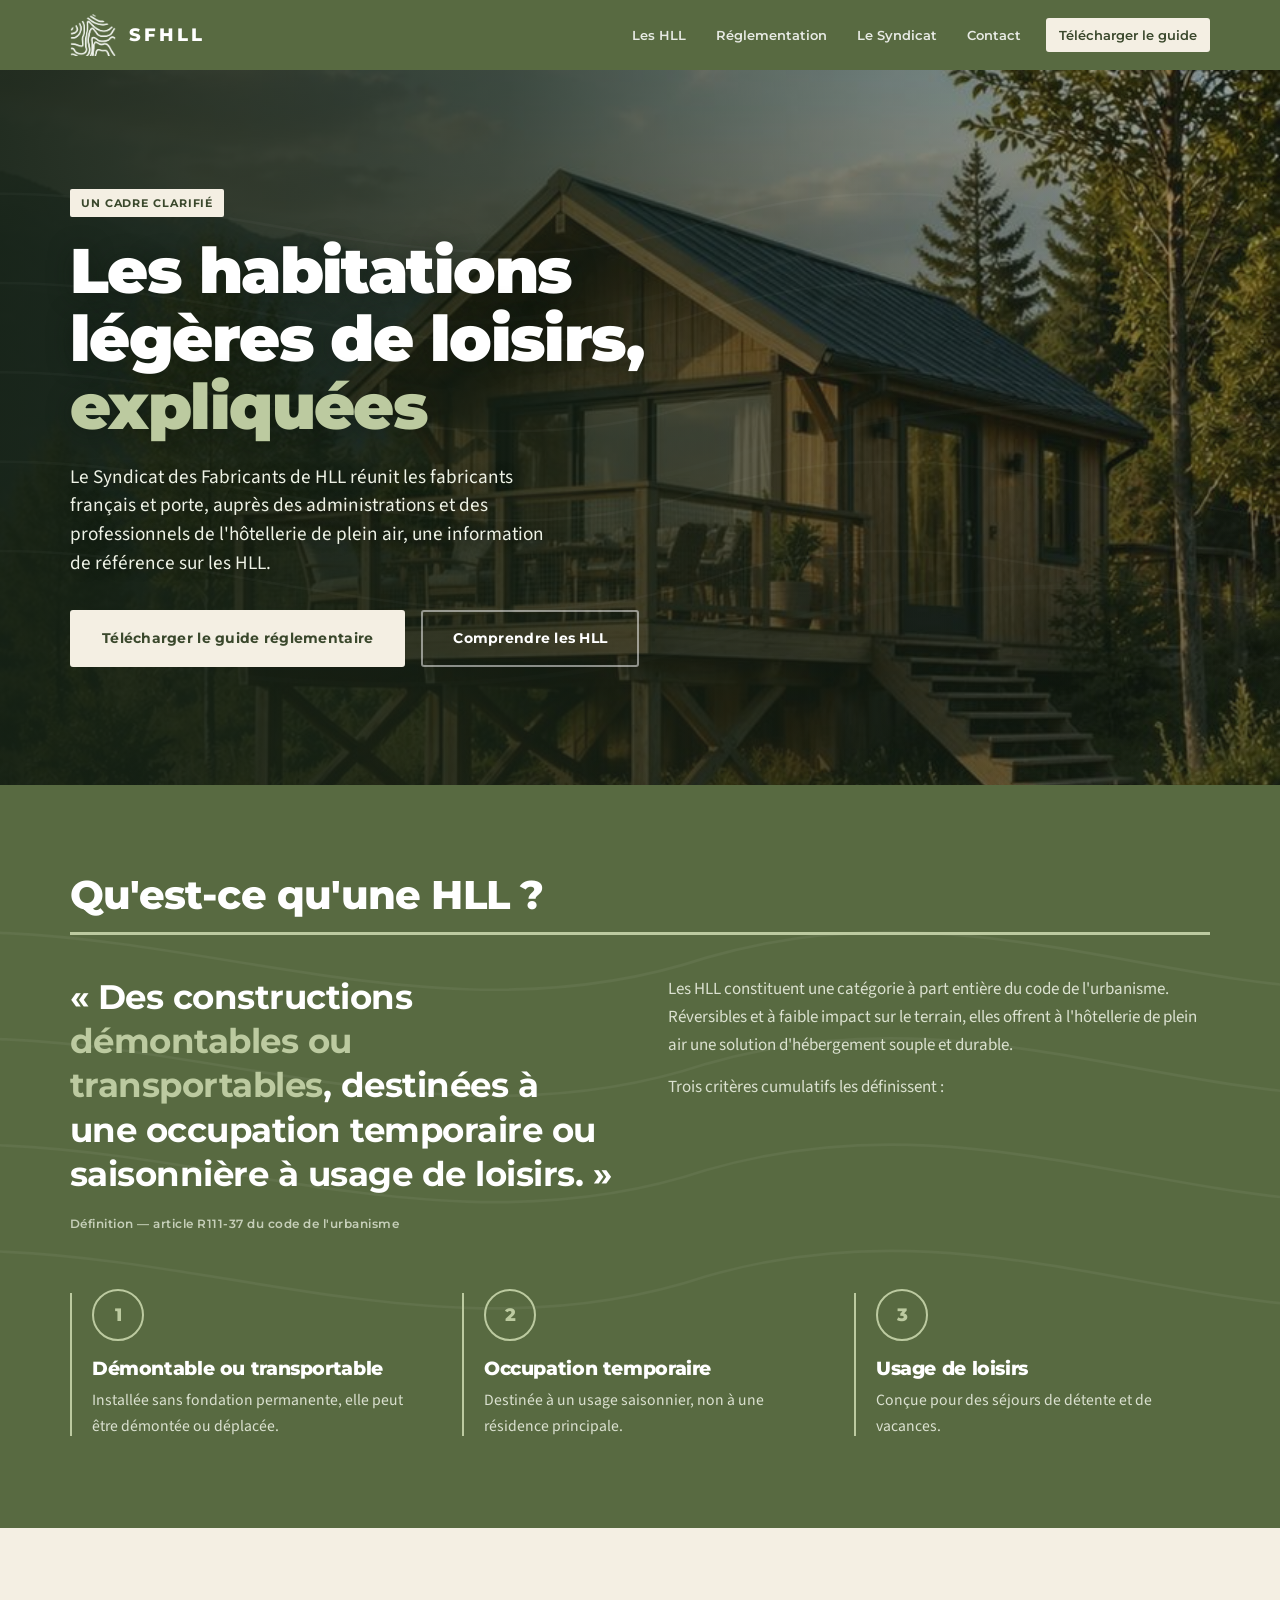
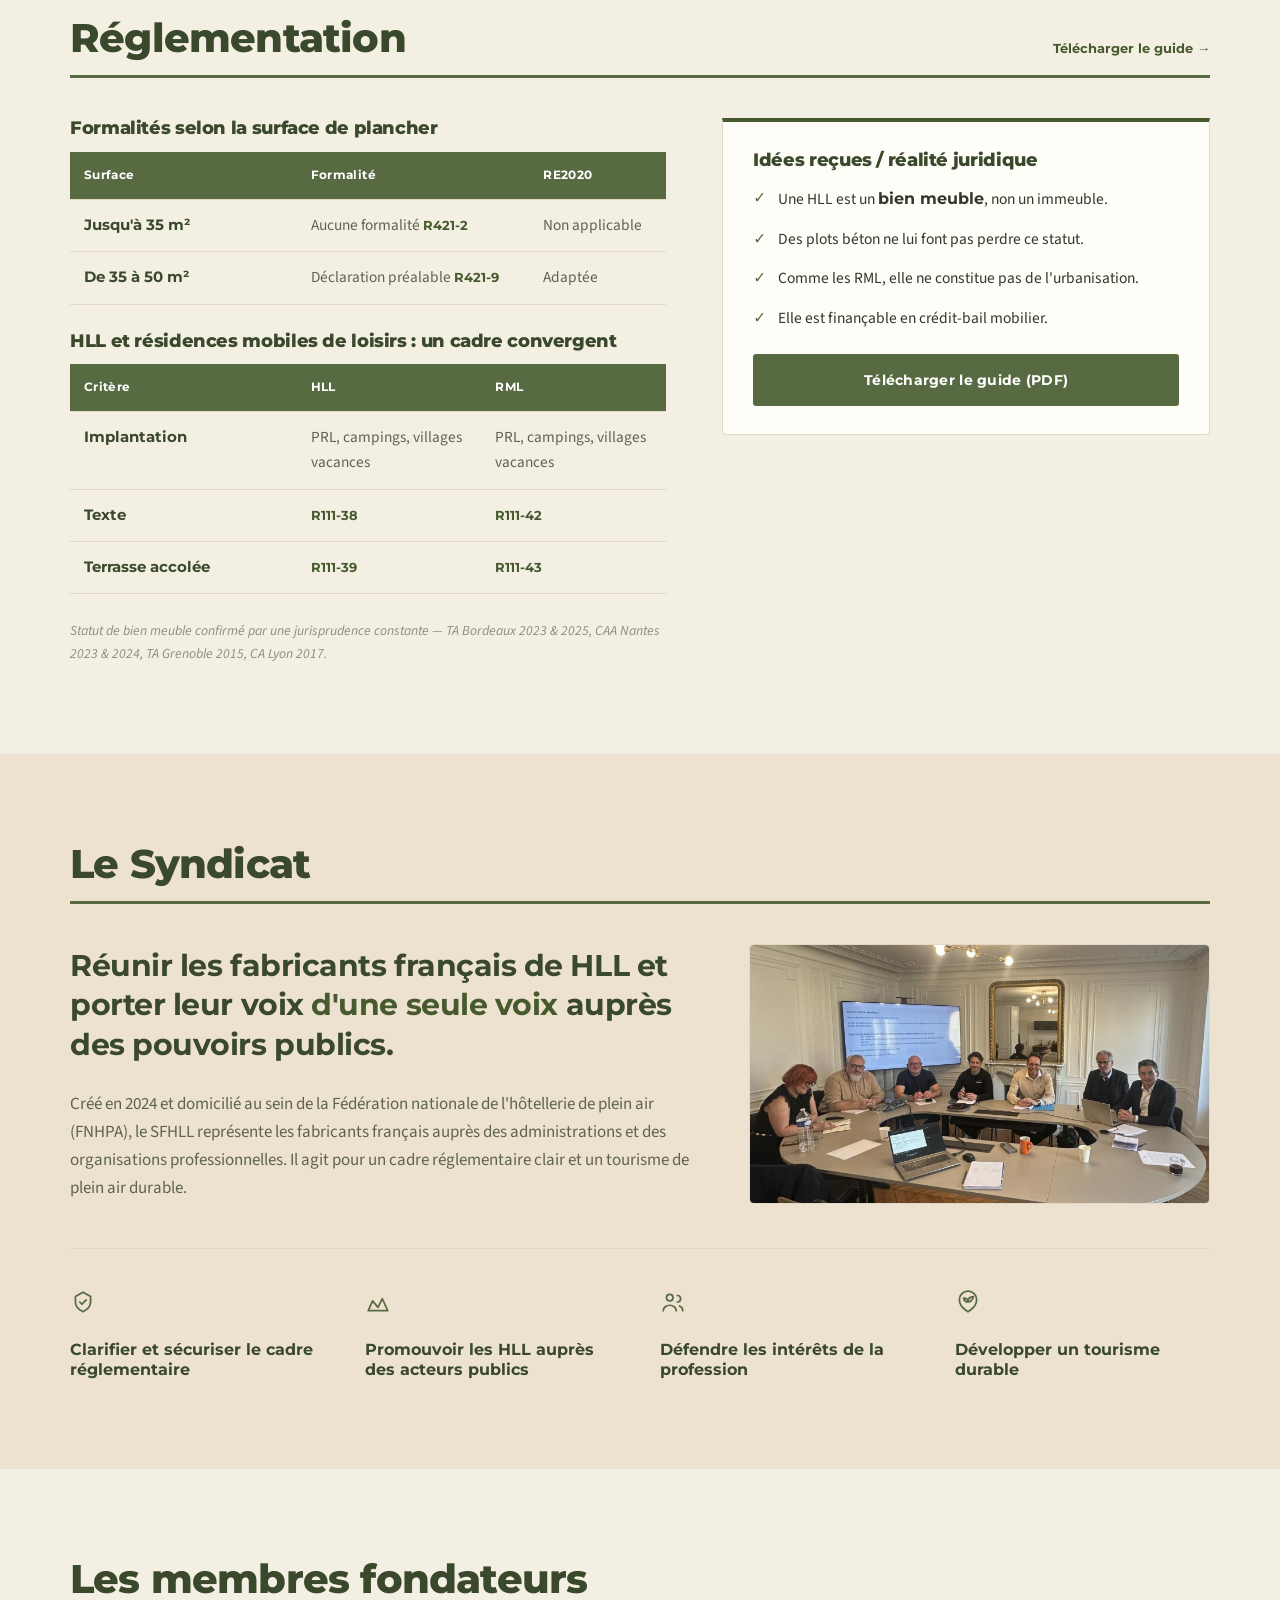
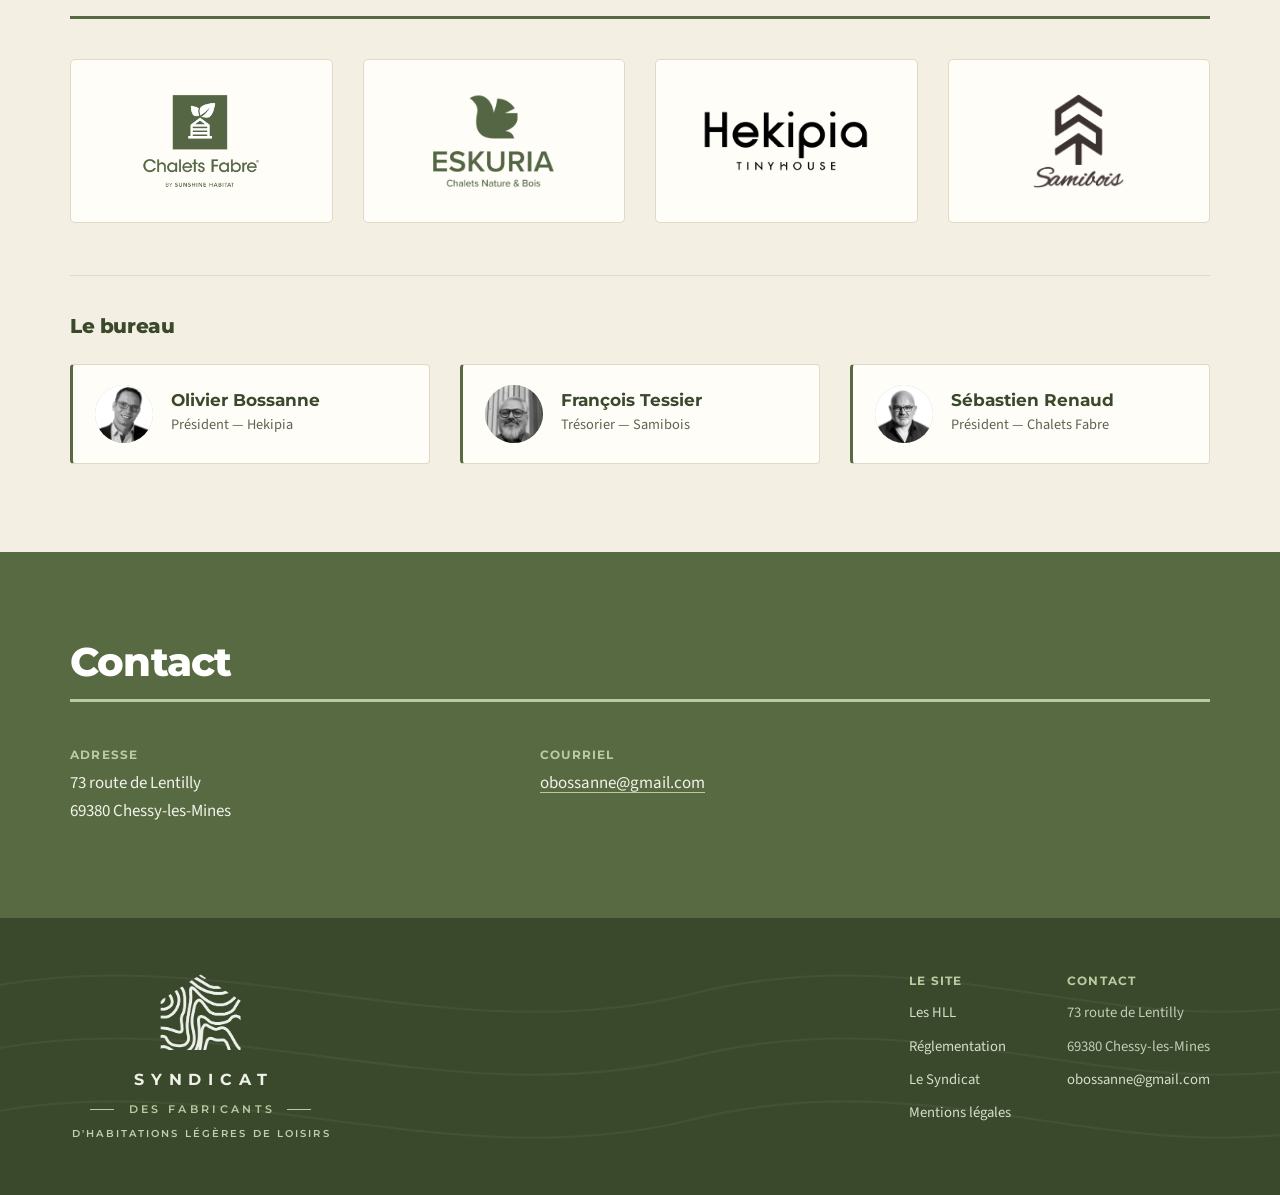
==== commit c68b48db: "328/mentions legales et polices hebergees" ====
--- a/index.html
+++ b/index.html
@@ -22,248 +22,20 @@
 <meta property="og:image:alt" content="Habitation légère de loisirs en bois au bord d'un lac">
 <meta name="twitter:card" content="summary_large_image">
 <script type="application/ld+json">{"@context":"https://schema.org","@graph":[{"@type":"Organization","@id":"https://sfhll.fr/#organisation","name":"Syndicat des Fabricants d'Habitations Légères de Loisirs","alternateName":"SFHLL","url":"https://sfhll.fr/","logo":"https://sfhll.fr/logo.png","image":"https://sfhll.fr/og-image.jpg","description":"Le Syndicat des Fabricants d'Habitations Légères de Loisirs (SFHLL) : la référence sur les HLL et leur réglementation. Cadre juridique, guide à télécharger.","foundingDate":"2024","address":{"@type":"PostalAddress","streetAddress":"73 route de Lentilly","postalCode":"69380","addressLocality":"Chessy-les-Mines","addressCountry":"FR"},"member":[{"@type":"Organization","name":"Chalets Fabre"},{"@type":"Organization","name":"Eskuria"},{"@type":"Organization","name":"Hekipia"},{"@type":"Organization","name":"Samibois"}]},{"@type":"WebSite","@id":"https://sfhll.fr/#site","url":"https://sfhll.fr/","name":"SFHLL","inLanguage":"fr-FR","publisher":{"@id":"https://sfhll.fr/#organisation"}}]}</script>
-<link rel="preconnect" href="https://fonts.googleapis.com">
-<link rel="preconnect" href="https://fonts.gstatic.com" crossorigin>
-<link href="https://fonts.googleapis.com/css2?family=Montserrat:wght@600;700;800;900&family=Source+Sans+3:ital,wght@0,400;0,500;0,600;0,700;1,400&display=swap" rel="stylesheet">
-<style>
-  :root{
-    --green:#586a41;--green-2:#66794d;--green-ink:#3a482c;
-    --gold:#465a2e;--gold-2:#bccaa0;
-    --paper:#f4efe3;--paper-2:#ece2cf;--white:#fffdf8;
-    --ink:#33372b;--ink-soft:#5f6450;--ink-faint:#8c8f7c;
-    --line:#e1d9c6;--line-dk:rgba(255,255,255,.16);--max:1220px;
-  }
-  *{box-sizing:border-box;margin:0;padding:0}
-  html{scroll-behavior:smooth;scroll-padding-top:76px}
-  @media (prefers-reduced-motion:reduce){html{scroll-behavior:auto}}
-  body{font-family:'Source Sans 3',system-ui,sans-serif;font-size:17px;line-height:1.65;color:var(--ink);background:var(--paper);-webkit-font-smoothing:antialiased}
-  h1,h2,h3,h4{font-family:'Montserrat',sans-serif;line-height:1.08;font-weight:800;letter-spacing:-.02em;color:var(--green-ink)}
-  a{color:var(--green);text-decoration:none}
-  .wrap{max-width:var(--max);margin:0 auto;padding:0 40px}
-  :focus-visible{outline:3px solid var(--gold);outline-offset:2px}
-  .tag{display:inline-block;font-family:'Montserrat',sans-serif;font-size:.7rem;font-weight:700;letter-spacing:.12em;text-transform:uppercase;color:var(--gold)}
-  .tag.box{background:var(--paper);color:var(--green-ink);padding:5px 11px;border-radius:2px;letter-spacing:.08em}
-  .illus{width:100%;height:100%;display:block;object-fit:cover}
-  .topo{position:absolute;inset:0;width:100%;height:100%;pointer-events:none}
-
-  header{position:sticky;top:0;z-index:80;background:var(--green);color:#fff}
-  .nav{position:relative}
-  .nav{display:flex;align-items:center;justify-content:space-between;gap:26px;max-width:var(--max);margin:0 auto;padding:0 40px;height:70px}
-  .brand{display:flex;align-items:center;gap:13px;color:#fff}
-  .brand .hmark{height:42px;width:auto;flex:none;display:block}
-  .brand b{font-family:'Montserrat',sans-serif;font-weight:800;font-size:1.15rem;letter-spacing:.16em;color:#fff}
-  nav ul{list-style:none;display:flex;gap:4px;align-items:center}
-  nav a{font-family:'Montserrat',sans-serif;font-size:.82rem;font-weight:600;color:rgba(255,255,255,.86);padding:9px 13px;border-radius:3px}
-  nav a:hover{color:#fff;background:rgba(255,255,255,.1)}
-  nav a.cta{background:var(--paper);color:var(--green-ink);margin-left:8px}
-  nav a.cta:hover{background:#fff;color:var(--green-ink)}
-  .menu-btn{display:none;background:none;border:1px solid rgba(255,255,255,.35);color:#fff;padding:8px 11px;border-radius:3px;cursor:pointer;font-size:1.05rem}
-  @media(max-width:980px){
-    .nav{gap:0}
-    nav{position:static;width:0;height:0}
-    .menu-btn{margin-left:auto}
-    nav ul{position:absolute;top:100%;left:0;right:0;z-index:90;flex-direction:column;align-items:stretch;
-           background:var(--green);border-top:1px solid var(--line-dk);box-shadow:0 14px 26px rgba(20,32,20,.22);
-           padding:4px 40px 20px;gap:0;display:none;max-height:calc(100vh - 100%);overflow-y:auto}
-    nav ul.open{display:flex}
-    nav li{display:block}
-    nav a{display:block;padding:15px 0;border-bottom:1px solid var(--line-dk);border-radius:0}
-    nav li:last-child a{border-bottom:none}
-    nav a.cta{margin:16px 0 0;padding:14px 16px;text-align:center;border-radius:3px;border:none}
-    .menu-btn{display:block}
-  }
-
-  .hero{position:relative;overflow:hidden;color:#fff;background:var(--green-ink)}
-  .hero-photo{position:absolute;inset:0;width:100%;height:100%;object-fit:cover;object-position:center;z-index:0}
-  .hero-shade{position:absolute;inset:0;z-index:1;background:linear-gradient(95deg,rgba(20,32,20,.92) 0%,rgba(20,32,20,.74) 38%,rgba(20,32,20,.42) 66%,rgba(20,32,20,.12) 100%),linear-gradient(180deg,rgba(20,32,20,.12),rgba(20,32,20,.5))}
-  .hero .topo{z-index:2;opacity:.5}
-  .hero-inner{position:relative;z-index:3;max-width:var(--max);margin:0 auto;padding:118px 40px;min-height:600px;display:flex;align-items:center}
-  .hero-copy{max-width:620px}
-  .hero h1{color:#fff;font-size:clamp(2.3rem,4.9vw,4rem);font-weight:900;letter-spacing:-.025em;text-shadow:0 2px 26px rgba(12,20,10,.45)}
-  .hero h1 em{font-style:normal;color:var(--gold-2)}
-  .hero .lead{font-size:1.2rem;color:#eef2e6;max-width:48ch;margin-top:22px;line-height:1.5;text-shadow:0 1px 14px rgba(12,20,10,.45)}
-  .hero .cta{margin-top:32px;display:flex;gap:16px;align-items:center;flex-wrap:wrap}
-  .btn{display:inline-block;font-family:'Montserrat',sans-serif;font-size:.86rem;font-weight:700;letter-spacing:.02em;padding:15px 30px;border-radius:3px;cursor:pointer;border:2px solid transparent}
-  .btn-gold{background:var(--paper);color:var(--green-ink);border-color:var(--paper)}
-  .btn-gold:hover{background:#fff}
-  .btn-out{border-color:rgba(255,255,255,.5);color:#fff}
-  .btn-out:hover{background:rgba(255,255,255,.12)}
-  @media(max-width:900px){.hero-inner{padding:84px 40px;min-height:480px}}
-
-  section{padding:88px 0}
-  .shead{display:flex;justify-content:space-between;align-items:flex-end;gap:24px;margin-bottom:40px;border-bottom:3px solid var(--green);padding-bottom:16px}
-  .shead h2{font-size:clamp(1.7rem,3.4vw,2.5rem);font-weight:800}
-  .shead .more{font-family:'Montserrat',sans-serif;font-size:.82rem;font-weight:700;color:var(--gold);white-space:nowrap}
-  .shead .more:hover{color:var(--green)}
-
-  .band{background:var(--green);color:#fff;position:relative;overflow:hidden}
-  .band .in{position:relative;z-index:2}
-  .band .shead{border-bottom-color:var(--gold-2)}
-  .band .shead h2{color:#fff}
-  .quote-hll{font-family:'Montserrat',sans-serif;font-weight:700;font-size:clamp(1.4rem,3vw,2.1rem);line-height:1.32;max-width:24ch;letter-spacing:-.015em}
-  .quote-hll em{font-style:normal;color:var(--gold-2)}
-  .qsrc{font-family:'Montserrat',sans-serif;font-size:.78rem;font-weight:600;color:#c6cfb9;letter-spacing:.04em;margin-top:18px}
-  .comprendre-grid{display:grid;grid-template-columns:1fr 1fr;gap:56px;align-items:start}
-  .crit{display:grid;grid-template-columns:repeat(3,1fr);gap:36px;margin-top:54px}
-  .crit>div{position:relative;padding-left:22px}
-  .crit>div::before{content:"";position:absolute;left:0;top:4px;bottom:4px;width:2px;background:var(--gold-2)}
-  .crit .c-ic{width:52px;height:52px;border:2px solid var(--gold-2);border-radius:50%;display:grid;place-items:center;color:var(--gold-2);font-family:'Montserrat',sans-serif;font-weight:800;font-size:1.15rem;margin-bottom:18px}
-  .crit h3{color:#fff;font-size:1.18rem;font-weight:800;margin-bottom:9px}
-  .crit p{color:#dbe1d0;font-size:.98rem}
-  @media(max-width:820px){.comprendre-grid{grid-template-columns:1fr;gap:30px}.crit{grid-template-columns:1fr;gap:26px;margin-top:34px}}
-
-  .reg-grid{display:grid;grid-template-columns:1.1fr .9fr;gap:56px;align-items:start}
-  .reg-grid h3{font-size:1.15rem;font-weight:800;margin:0 0 14px;color:var(--green-ink)}
-  table{width:100%;border-collapse:collapse;font-size:.96rem;margin-bottom:26px}
-  th,td{text-align:left;padding:13px 14px;border-bottom:1px solid var(--line);vertical-align:top}
-  thead th{font-family:'Montserrat',sans-serif;font-size:.78rem;font-weight:700;color:#fff;background:var(--green);letter-spacing:.03em}
-  tbody th{font-family:'Montserrat',sans-serif;font-weight:700;font-size:.92rem;color:var(--green-ink);width:38%}
-  td{color:var(--ink-soft)}
-  .art-ref{font-family:'Montserrat',sans-serif;font-weight:700;color:var(--gold);font-size:.86em}
-  .reg-side{background:var(--white);border:1px solid var(--line);border-top:4px solid var(--gold);border-radius:0 0 4px 4px;padding:28px 30px}
-  .reg-side h3{margin-bottom:16px}
-  .reg-side ul{list-style:none;display:grid;gap:14px}
-  .reg-side li{display:grid;grid-template-columns:auto 1fr;gap:12px;font-size:.97rem;color:var(--ink)}
-  .reg-side li b{font-family:'Montserrat',sans-serif}
-  .reg-side .mk{color:var(--green);font-weight:800}
-  .reg-side .btn{margin-top:22px;width:100%;text-align:center;background:var(--green);color:#fff;border:none}
-  .reg-side .btn:hover{background:var(--green-2)}
-  .refs{font-size:.86rem;color:var(--ink-faint);margin-top:8px;font-style:italic}
-  @media(max-width:820px){.reg-grid{grid-template-columns:1fr;gap:34px}}
-
-  .synd{background:var(--paper-2)}
-  .synd-top{display:grid;grid-template-columns:1.15fr .85fr;gap:56px;align-items:center;margin-bottom:20px}
-  .synd-top .lead2{font-family:'Montserrat',sans-serif;font-weight:700;font-size:clamp(1.35rem,2.8vw,1.9rem);line-height:1.3;color:var(--green-ink);letter-spacing:-.015em}
-  .synd-top .lead2 em{font-style:normal;color:var(--gold)}
-  .synd-top .lead2{margin-bottom:26px}
-  .synd-top p{color:var(--ink-soft);margin-top:0}
-  .synd-figure{margin:0}
-  .synd-img{border-radius:5px;overflow:hidden;border:1px solid var(--line);background:var(--paper);line-height:0}
-  .synd-img .illus{height:auto}
-  .synd-cap{font-size:.82rem;line-height:1.45;font-style:italic;color:var(--ink-faint);margin-top:10px}
-  .missions{display:grid;grid-template-columns:repeat(4,1fr);gap:40px;margin-top:44px;padding-top:40px;border-top:1px solid var(--line)}
-  .missions div{padding:0}
-  .missions .mi{color:var(--green);margin-bottom:16px}
-  .missions .mi svg{width:26px;height:26px;fill:none;stroke:currentColor;stroke-width:1.6;stroke-linecap:round;stroke-linejoin:round}
-  .missions b{font-family:'Montserrat',sans-serif;font-weight:700;font-size:.98rem;color:var(--green-ink);display:block;line-height:1.3}
-  @media(max-width:820px){.synd-top{grid-template-columns:1fr;gap:30px}.synd-figure{order:-1}.missions{grid-template-columns:1fr 1fr;gap:30px}}
-
-  .mgrid{display:grid;grid-template-columns:repeat(4,1fr);gap:30px;margin-top:8px}
-  .mcard{text-align:center}
-  .mlogo{display:grid;place-items:center;min-height:164px;margin-bottom:0;background:var(--white);border:1px solid var(--line);border-radius:5px;padding:26px 24px}
-  .mlogo img{max-width:78%;max-height:96px;width:auto;height:auto;object-fit:contain;display:block}
-  .mlogo .mono{display:none}
-  .mlogo.no-logo{background:transparent;border-color:transparent;padding:0}
-  .mlogo.no-logo .mono{width:78px;height:78px;border-radius:50%;background:var(--green);color:#fff;display:grid;place-items:center;font-family:'Montserrat',sans-serif;font-weight:800;font-size:1.5rem;letter-spacing:.02em}
-  @media(max-width:640px){.mgrid{grid-template-columns:1fr 1fr;gap:24px}}
-
-  .bureau{margin-top:52px;padding-top:40px;border-top:1px solid var(--line)}
-  .bureau h3{font-size:1.25rem;font-weight:800;margin-bottom:26px}
-  .bgrid{display:grid;grid-template-columns:repeat(3,1fr);gap:30px}
-  .pcard{display:flex;align-items:center;gap:18px;background:var(--white);border:1px solid var(--line);border-left:3px solid var(--green);border-radius:4px;padding:20px 22px}
-  .pav{flex:none;width:58px;height:58px;border-radius:50%;background:var(--gold-2);color:var(--green-ink);display:grid;place-items:center;font-family:'Montserrat',sans-serif;font-weight:800;font-size:1.05rem;letter-spacing:.04em;overflow:hidden}
-  .pav img{width:100%;height:100%;object-fit:cover;display:block;filter:grayscale(1)}
-  .pname{font-family:'Montserrat',sans-serif;font-weight:700;font-size:1.05rem;color:var(--green-ink);line-height:1.25}
-  .prole{font-size:.9rem;color:var(--ink-soft);margin-top:2px}
-  @media(max-width:820px){.bgrid{grid-template-columns:1fr;gap:16px}}
-
-  .contact{background:var(--green);color:#fff}
-  .contact .shead{border-bottom-color:var(--gold-2)}
-  .contact .shead h2{color:#fff}
-  .cgrid{display:grid;grid-template-columns:repeat(2,minmax(0,1fr));gap:0 60px;align-items:stretch;max-width:880px}
-  .coord div{padding:4px 0}
-  .coord dt{font-family:'Montserrat',sans-serif;font-size:.74rem;font-weight:700;letter-spacing:.1em;text-transform:uppercase;color:var(--gold-2);margin-bottom:5px}
-  .coord dd{font-size:1.06rem;color:#f1f3ea}
-  .coord dd a{color:#f1f3ea;text-decoration:underline;text-underline-offset:4px;text-decoration-color:var(--gold-2)}
-  .coord dd a:hover{color:#fff}
-  @media(max-width:600px){.cgrid{grid-template-columns:1fr;gap:30px 0}}
-
-  footer{background:var(--green-ink);color:#c3ccb6;position:relative;overflow:hidden}
-  footer .in{position:relative;z-index:2;max-width:var(--max);margin:0 auto;padding:56px 40px 40px;display:flex;justify-content:space-between;gap:44px;flex-wrap:wrap}
-  footer .flock{display:inline-flex;flex-direction:column;align-items:center;gap:16px;margin-bottom:14px}
-  footer .fmark{height:76px;width:auto;display:block}
-  footer .fword{text-align:center}
-  footer .fword .w1{display:block;font-family:'Montserrat',sans-serif;font-weight:700;font-size:1.02rem;letter-spacing:.42em;text-indent:.42em;color:#eef1e6}
-  footer .fword .w2{display:flex;align-items:center;justify-content:center;gap:11px;font-family:'Montserrat',sans-serif;font-weight:600;font-size:.7rem;letter-spacing:.3em;text-indent:.3em;color:var(--gold-2);margin:7px 0}
-  footer .fword .w2 i{height:1px;width:24px;background:var(--gold-2);display:inline-block;flex:none}
-  footer .fword .w3{display:block;font-family:'Montserrat',sans-serif;font-weight:500;font-size:.6rem;letter-spacing:.22em;text-indent:.22em;color:#c3ccb6}
-  footer .fb{font-family:'Montserrat',sans-serif;font-weight:800;letter-spacing:.16em;color:#fff;font-size:1.05rem}
-  footer p{font-size:.92rem;max-width:38ch;margin-top:8px}
-  footer .cols{display:flex;gap:56px;flex-wrap:wrap}
-  footer h4{font-family:'Montserrat',sans-serif;font-size:.76rem;font-weight:700;letter-spacing:.1em;text-transform:uppercase;color:var(--gold-2);margin-bottom:14px}
-  footer ul{list-style:none;display:grid;gap:9px;font-size:.92rem}
-  footer ul a{color:#d6ddca}
-  footer ul a:hover{color:#fff;text-decoration:underline;text-underline-offset:3px}
-  @media(max-width:600px){
-    body{font-size:16px}
-    .wrap{padding:0 22px}
-    .nav{padding:0 22px;height:62px}
-    nav ul{padding-left:22px;padding-right:22px}
-    .brand .hmark{height:36px}
-    .brand b{font-size:.98rem;letter-spacing:.18em}
-    section{padding:58px 0}
-    .shead{flex-direction:column;align-items:flex-start;gap:8px;margin-bottom:28px;padding-bottom:14px}
-    .shead .more{white-space:normal}
-    .hero-inner{padding:64px 22px;min-height:440px}
-    .hero h1{font-size:clamp(1.9rem,8vw,2.4rem)}
-    .hero .lead{font-size:1.05rem;margin-top:16px}
-    .hero-shade{background:linear-gradient(180deg,rgba(20,32,20,.5),rgba(20,32,20,.8))}
-    .quote{padding:34px 24px}
-    .crit{gap:22px}
-    .grid4{grid-template-columns:1fr 1fr;gap:14px}
-    .mini{padding:22px 16px}
-    .quota{flex-direction:column;align-items:flex-start;gap:14px;padding:24px 22px}
-    .quota ul{flex-direction:column;gap:10px;margin-left:0}
-    .badges{gap:16px}
-    .badge-box{padding:24px 22px}
-    #reglementation table,#reglementation tbody,#reglementation tr{display:block}
-    #reglementation thead{display:none}
-    #reglementation table{margin-bottom:30px}
-    #reglementation tbody tr{background:var(--white);border:1px solid var(--line);border-left:3px solid var(--green);border-radius:4px;padding:15px 17px;margin-bottom:12px}
-    #reglementation tbody th{display:block;width:auto;padding:0 0 10px;border:none;font-size:1.02rem}
-    #reglementation tbody td{display:flex;justify-content:space-between;align-items:baseline;gap:20px;padding:8px 0 0;border:none;border-top:1px solid var(--line);margin-top:8px;font-size:.95rem;text-align:right}
-    #reglementation tbody td::before{content:attr(data-l);flex:none;font-family:'Montserrat',sans-serif;font-size:.7rem;font-weight:700;letter-spacing:.09em;text-transform:uppercase;color:var(--ink-faint);text-align:left}
-    table{font-size:.9rem}
-    th,td{padding:11px 11px}
-    tbody th{width:34%}
-    .reg-side{padding:24px 22px}
-    .missions{grid-template-columns:1fr;gap:26px;padding-top:32px}
-    .synd-top .lead2{font-size:clamp(1.25rem,6vw,1.6rem)}
-    .mgrid{gap:22px}
-    .mlogo{min-height:124px;padding:18px}
-    .mlogo img{max-height:72px;max-width:82%}
-    .mlogo .mono{width:66px;height:66px;font-size:1.3rem}
-    footer .in{padding:44px 22px 34px;gap:32px}
-    footer .cols{gap:40px}
-    footer .fmark{height:60px}
-  }
-  @media(max-width:480px){
-    .hero .cta{flex-direction:column;align-items:stretch}
-    .hero .cta .btn{text-align:center}
-    .grid4{grid-template-columns:1fr}
-    .mgrid{grid-template-columns:1fr 1fr}
-  }
-  @media(max-width:360px){
-    .wrap{padding:0 18px}
-    .nav{padding:0 18px}
-    nav ul{padding-left:18px;padding-right:18px}
-    .hero-inner{padding:52px 18px;min-height:400px}
-  }
-
-</style>
+<link rel="preload" href="fonts/montserrat.woff2" as="font" type="font/woff2" crossorigin>
+<link rel="stylesheet" href="style.css">
 </head>
 <body>
 
 <header>
   <div class="nav">
     <a class="brand" href="#haut" aria-label="SFHLL — accueil">
-      <img class="hmark" src="[data-uri]" alt="Logo du Syndicat des Fabricants de HLL">
+      <img class="hmark" src="img/sfhll-mark.png" alt="Logo du Syndicat des Fabricants de HLL">
       <b>SFHLL</b>
     </a>
     <button class="menu-btn" aria-label="Menu" aria-expanded="false" onclick="var m=document.getElementById('m');this.setAttribute('aria-expanded',m.classList.toggle('open'))">☰</button>
     <nav aria-label="Navigation principale">
       <ul id="m">
-        
         <li><a href="#comprendre">Les HLL</a></li>
         <li><a href="#reglementation">Réglementation</a></li>
         <li><a href="#syndicat">Le Syndicat</a></li>
@@ -457,7 +229,7 @@
   <div class="in">
     <div>
       <div class="flock">
-        <img class="fmark" src="[data-uri]" alt="Pictogramme du Syndicat des Fabricants de HLL">
+        <img class="fmark" src="img/sfhll-mark.png" alt="Pictogramme du Syndicat des Fabricants de HLL">
         <div class="fword">
           <span class="w1">SYNDICAT</span>
           <span class="w2"><i></i>DES FABRICANTS<i></i></span>
@@ -466,38 +238,12 @@
       </div>
     </div>
     <div class="cols">
-      <div><h4>Le site</h4><ul><li><a href="#comprendre">Les HLL</a></li><li><a href="#reglementation">Réglementation</a></li><li><a href="#syndicat">Le Syndicat</a></li></ul></div>
+      <div><h4>Le site</h4><ul><li><a href="#comprendre">Les HLL</a></li><li><a href="#reglementation">Réglementation</a></li><li><a href="#syndicat">Le Syndicat</a></li><li><a href="mentions-legales.html">Mentions légales</a></li></ul></div>
       <div><h4>Contact</h4><ul><li>73 route de Lentilly</li><li>69380 Chessy-les-Mines</li><li><a class="mail" href="#contact" data-u="ennassobo" data-d="moc.liamg"></a></li></ul></div>
     </div>
   </div>
 </footer>
 
-<script>
-  (function(){
-    var menu = document.getElementById('m');
-    var btn  = document.querySelector('.menu-btn');
-    function close(){
-      menu.classList.remove('open');
-      if(btn) btn.setAttribute('aria-expanded', 'false');
-    }
-    document.querySelectorAll('nav a').forEach(function(a){ a.addEventListener('click', close); });
-    document.addEventListener('keydown', function(e){ if(e.key === 'Escape') close(); });
-    document.addEventListener('click', function(e){
-      if(!menu.classList.contains('open')) return;
-      if(menu.contains(e.target) || (btn && btn.contains(e.target))) return;
-      close();
-    });
-  })();
-
-  (function(){
-    function flip(s){ return s.split('').reverse().join(''); }
-    document.querySelectorAll('.mail').forEach(function(a){
-      var m = flip(a.getAttribute('data-u')) + '@' + flip(a.getAttribute('data-d'));
-      a.href = 'mailto:' + m;
-      a.textContent = m;
-    });
-  })();
-
-</script>
+<script src="site.js"></script>
 </body>
 </html>
--- a/style.css
+++ b/style.css
@@ -0,0 +1,236 @@
+@font-face{font-family:'Montserrat';font-style:normal;font-weight:600 900;font-display:swap;src:url(fonts/montserrat.woff2) format('woff2')}
+@font-face{font-family:'Source Sans 3';font-style:normal;font-weight:400 700;font-display:swap;src:url(fonts/source-sans-3.woff2) format('woff2')}
+@font-face{font-family:'Source Sans 3';font-style:italic;font-weight:400;font-display:swap;src:url(fonts/source-sans-3-italic.woff2) format('woff2')}
+  :root{
+    --green:#586a41;--green-2:#66794d;--green-ink:#3a482c;
+    --gold:#465a2e;--gold-2:#bccaa0;
+    --paper:#f4efe3;--paper-2:#ece2cf;--white:#fffdf8;
+    --ink:#33372b;--ink-soft:#5f6450;--ink-faint:#8c8f7c;
+    --line:#e1d9c6;--line-dk:rgba(255,255,255,.16);--max:1220px;
+  }
+  *{box-sizing:border-box;margin:0;padding:0}
+  html{scroll-behavior:smooth;scroll-padding-top:76px}
+  @media (prefers-reduced-motion:reduce){html{scroll-behavior:auto}}
+  body{font-family:'Source Sans 3',system-ui,sans-serif;font-size:17px;line-height:1.65;color:var(--ink);background:var(--paper);-webkit-font-smoothing:antialiased}
+  h1,h2,h3,h4{font-family:'Montserrat',sans-serif;line-height:1.08;font-weight:800;letter-spacing:-.02em;color:var(--green-ink)}
+  a{color:var(--green);text-decoration:none}
+  .wrap{max-width:var(--max);margin:0 auto;padding:0 40px}
+  :focus-visible{outline:3px solid var(--gold);outline-offset:2px}
+  .tag{display:inline-block;font-family:'Montserrat',sans-serif;font-size:.7rem;font-weight:700;letter-spacing:.12em;text-transform:uppercase;color:var(--gold)}
+  .tag.box{background:var(--paper);color:var(--green-ink);padding:5px 11px;border-radius:2px;letter-spacing:.08em}
+  .illus{width:100%;height:100%;display:block;object-fit:cover}
+  .topo{position:absolute;inset:0;width:100%;height:100%;pointer-events:none}
+
+  header{position:sticky;top:0;z-index:80;background:var(--green);color:#fff}
+  .nav{position:relative}
+  .nav{display:flex;align-items:center;justify-content:space-between;gap:26px;max-width:var(--max);margin:0 auto;padding:0 40px;height:70px}
+  .brand{display:flex;align-items:center;gap:13px;color:#fff}
+  .brand .hmark{height:42px;width:auto;flex:none;display:block}
+  .brand b{font-family:'Montserrat',sans-serif;font-weight:800;font-size:1.15rem;letter-spacing:.16em;color:#fff}
+  nav ul{list-style:none;display:flex;gap:4px;align-items:center}
+  nav a{font-family:'Montserrat',sans-serif;font-size:.82rem;font-weight:600;color:rgba(255,255,255,.86);padding:9px 13px;border-radius:3px}
+  nav a:hover{color:#fff;background:rgba(255,255,255,.1)}
+  nav a.cta{background:var(--paper);color:var(--green-ink);margin-left:8px}
+  nav a.cta:hover{background:#fff;color:var(--green-ink)}
+  .menu-btn{display:none;background:none;border:1px solid rgba(255,255,255,.35);color:#fff;padding:8px 11px;border-radius:3px;cursor:pointer;font-size:1.05rem}
+  @media(max-width:980px){
+    .nav{gap:0}
+    nav{position:static;width:0;height:0}
+    .menu-btn{margin-left:auto}
+    nav ul{position:absolute;top:100%;left:0;right:0;z-index:90;flex-direction:column;align-items:stretch;
+           background:var(--green);border-top:1px solid var(--line-dk);box-shadow:0 14px 26px rgba(20,32,20,.22);
+           padding:4px 40px 20px;gap:0;display:none;max-height:calc(100vh - 100%);overflow-y:auto}
+    nav ul.open{display:flex}
+    nav li{display:block}
+    nav a{display:block;padding:15px 0;border-bottom:1px solid var(--line-dk);border-radius:0}
+    nav li:last-child a{border-bottom:none}
+    nav a.cta{margin:16px 0 0;padding:14px 16px;text-align:center;border-radius:3px;border:none}
+    .menu-btn{display:block}
+  }
+
+  .hero{position:relative;overflow:hidden;color:#fff;background:var(--green-ink)}
+  .hero-photo{position:absolute;inset:0;width:100%;height:100%;object-fit:cover;object-position:center;z-index:0}
+  .hero-shade{position:absolute;inset:0;z-index:1;background:linear-gradient(95deg,rgba(20,32,20,.92) 0%,rgba(20,32,20,.74) 38%,rgba(20,32,20,.42) 66%,rgba(20,32,20,.12) 100%),linear-gradient(180deg,rgba(20,32,20,.12),rgba(20,32,20,.5))}
+  .hero .topo{z-index:2;opacity:.5}
+  .hero-inner{position:relative;z-index:3;max-width:var(--max);margin:0 auto;padding:118px 40px;min-height:600px;display:flex;align-items:center}
+  .hero-copy{max-width:620px}
+  .hero h1{color:#fff;font-size:clamp(2.3rem,4.9vw,4rem);font-weight:900;letter-spacing:-.025em;text-shadow:0 2px 26px rgba(12,20,10,.45)}
+  .hero h1 em{font-style:normal;color:var(--gold-2)}
+  .hero .lead{font-size:1.2rem;color:#eef2e6;max-width:48ch;margin-top:22px;line-height:1.5;text-shadow:0 1px 14px rgba(12,20,10,.45)}
+  .hero .cta{margin-top:32px;display:flex;gap:16px;align-items:center;flex-wrap:wrap}
+  .btn{display:inline-block;font-family:'Montserrat',sans-serif;font-size:.86rem;font-weight:700;letter-spacing:.02em;padding:15px 30px;border-radius:3px;cursor:pointer;border:2px solid transparent}
+  .btn-gold{background:var(--paper);color:var(--green-ink);border-color:var(--paper)}
+  .btn-gold:hover{background:#fff}
+  .btn-out{border-color:rgba(255,255,255,.5);color:#fff}
+  .btn-out:hover{background:rgba(255,255,255,.12)}
+  @media(max-width:900px){.hero-inner{padding:84px 40px;min-height:480px}}
+
+  section{padding:88px 0}
+  .shead{display:flex;justify-content:space-between;align-items:flex-end;gap:24px;margin-bottom:40px;border-bottom:3px solid var(--green);padding-bottom:16px}
+  .shead h2{font-size:clamp(1.7rem,3.4vw,2.5rem);font-weight:800}
+  .shead .more{font-family:'Montserrat',sans-serif;font-size:.82rem;font-weight:700;color:var(--gold);white-space:nowrap}
+  .shead .more:hover{color:var(--green)}
+
+  .band{background:var(--green);color:#fff;position:relative;overflow:hidden}
+  .band .in{position:relative;z-index:2}
+  .band .shead{border-bottom-color:var(--gold-2)}
+  .band .shead h2{color:#fff}
+  .quote-hll{font-family:'Montserrat',sans-serif;font-weight:700;font-size:clamp(1.4rem,3vw,2.1rem);line-height:1.32;max-width:24ch;letter-spacing:-.015em}
+  .quote-hll em{font-style:normal;color:var(--gold-2)}
+  .qsrc{font-family:'Montserrat',sans-serif;font-size:.78rem;font-weight:600;color:#c6cfb9;letter-spacing:.04em;margin-top:18px}
+  .comprendre-grid{display:grid;grid-template-columns:1fr 1fr;gap:56px;align-items:start}
+  .crit{display:grid;grid-template-columns:repeat(3,1fr);gap:36px;margin-top:54px}
+  .crit>div{position:relative;padding-left:22px}
+  .crit>div::before{content:"";position:absolute;left:0;top:4px;bottom:4px;width:2px;background:var(--gold-2)}
+  .crit .c-ic{width:52px;height:52px;border:2px solid var(--gold-2);border-radius:50%;display:grid;place-items:center;color:var(--gold-2);font-family:'Montserrat',sans-serif;font-weight:800;font-size:1.15rem;margin-bottom:18px}
+  .crit h3{color:#fff;font-size:1.18rem;font-weight:800;margin-bottom:9px}
+  .crit p{color:#dbe1d0;font-size:.98rem}
+  @media(max-width:820px){.comprendre-grid{grid-template-columns:1fr;gap:30px}.crit{grid-template-columns:1fr;gap:26px;margin-top:34px}}
+
+  .reg-grid{display:grid;grid-template-columns:1.1fr .9fr;gap:56px;align-items:start}
+  .reg-grid h3{font-size:1.15rem;font-weight:800;margin:0 0 14px;color:var(--green-ink)}
+  table{width:100%;border-collapse:collapse;font-size:.96rem;margin-bottom:26px}
+  th,td{text-align:left;padding:13px 14px;border-bottom:1px solid var(--line);vertical-align:top}
+  thead th{font-family:'Montserrat',sans-serif;font-size:.78rem;font-weight:700;color:#fff;background:var(--green);letter-spacing:.03em}
+  tbody th{font-family:'Montserrat',sans-serif;font-weight:700;font-size:.92rem;color:var(--green-ink);width:38%}
+  td{color:var(--ink-soft)}
+  .art-ref{font-family:'Montserrat',sans-serif;font-weight:700;color:var(--gold);font-size:.86em}
+  .reg-side{background:var(--white);border:1px solid var(--line);border-top:4px solid var(--gold);border-radius:0 0 4px 4px;padding:28px 30px}
+  .reg-side h3{margin-bottom:16px}
+  .reg-side ul{list-style:none;display:grid;gap:14px}
+  .reg-side li{display:grid;grid-template-columns:auto 1fr;gap:12px;font-size:.97rem;color:var(--ink)}
+  .reg-side li b{font-family:'Montserrat',sans-serif}
+  .reg-side .mk{color:var(--green);font-weight:800}
+  .reg-side .btn{margin-top:22px;width:100%;text-align:center;background:var(--green);color:#fff;border:none}
+  .reg-side .btn:hover{background:var(--green-2)}
+  .refs{font-size:.86rem;color:var(--ink-faint);margin-top:8px;font-style:italic}
+  @media(max-width:820px){.reg-grid{grid-template-columns:1fr;gap:34px}}
+
+  .synd{background:var(--paper-2)}
+  .synd-top{display:grid;grid-template-columns:1.15fr .85fr;gap:56px;align-items:center;margin-bottom:20px}
+  .synd-top .lead2{font-family:'Montserrat',sans-serif;font-weight:700;font-size:clamp(1.35rem,2.8vw,1.9rem);line-height:1.3;color:var(--green-ink);letter-spacing:-.015em}
+  .synd-top .lead2 em{font-style:normal;color:var(--gold)}
+  .synd-top .lead2{margin-bottom:26px}
+  .synd-top p{color:var(--ink-soft);margin-top:0}
+  .synd-figure{margin:0}
+  .synd-img{border-radius:5px;overflow:hidden;border:1px solid var(--line);background:var(--paper);line-height:0}
+  .synd-img .illus{height:auto}
+  .synd-cap{font-size:.82rem;line-height:1.45;font-style:italic;color:var(--ink-faint);margin-top:10px}
+  .missions{display:grid;grid-template-columns:repeat(4,1fr);gap:40px;margin-top:44px;padding-top:40px;border-top:1px solid var(--line)}
+  .missions div{padding:0}
+  .missions .mi{color:var(--green);margin-bottom:16px}
+  .missions .mi svg{width:26px;height:26px;fill:none;stroke:currentColor;stroke-width:1.6;stroke-linecap:round;stroke-linejoin:round}
+  .missions b{font-family:'Montserrat',sans-serif;font-weight:700;font-size:.98rem;color:var(--green-ink);display:block;line-height:1.3}
+  @media(max-width:820px){.synd-top{grid-template-columns:1fr;gap:30px}.synd-figure{order:-1}.missions{grid-template-columns:1fr 1fr;gap:30px}}
+
+  .mgrid{display:grid;grid-template-columns:repeat(4,1fr);gap:30px;margin-top:8px}
+  .mcard{text-align:center}
+  .mlogo{display:grid;place-items:center;min-height:164px;margin-bottom:0;background:var(--white);border:1px solid var(--line);border-radius:5px;padding:26px 24px}
+  .mlogo img{max-width:78%;max-height:96px;width:auto;height:auto;object-fit:contain;display:block}
+  .mlogo .mono{display:none}
+  .mlogo.no-logo{background:transparent;border-color:transparent;padding:0}
+  .mlogo.no-logo .mono{width:78px;height:78px;border-radius:50%;background:var(--green);color:#fff;display:grid;place-items:center;font-family:'Montserrat',sans-serif;font-weight:800;font-size:1.5rem;letter-spacing:.02em}
+  @media(max-width:640px){.mgrid{grid-template-columns:1fr 1fr;gap:24px}}
+
+  .bureau{margin-top:52px;padding-top:40px;border-top:1px solid var(--line)}
+  .bureau h3{font-size:1.25rem;font-weight:800;margin-bottom:26px}
+  .bgrid{display:grid;grid-template-columns:repeat(3,1fr);gap:30px}
+  .pcard{display:flex;align-items:center;gap:18px;background:var(--white);border:1px solid var(--line);border-left:3px solid var(--green);border-radius:4px;padding:20px 22px}
+  .pav{flex:none;width:58px;height:58px;border-radius:50%;background:var(--gold-2);color:var(--green-ink);display:grid;place-items:center;font-family:'Montserrat',sans-serif;font-weight:800;font-size:1.05rem;letter-spacing:.04em;overflow:hidden}
+  .pav img{width:100%;height:100%;object-fit:cover;display:block;filter:grayscale(1)}
+  .pname{font-family:'Montserrat',sans-serif;font-weight:700;font-size:1.05rem;color:var(--green-ink);line-height:1.25}
+  .prole{font-size:.9rem;color:var(--ink-soft);margin-top:2px}
+  @media(max-width:820px){.bgrid{grid-template-columns:1fr;gap:16px}}
+
+  .contact{background:var(--green);color:#fff}
+  .contact .shead{border-bottom-color:var(--gold-2)}
+  .contact .shead h2{color:#fff}
+  .cgrid{display:grid;grid-template-columns:repeat(2,minmax(0,1fr));gap:0 60px;align-items:stretch;max-width:880px}
+  .coord div{padding:4px 0}
+  .coord dt{font-family:'Montserrat',sans-serif;font-size:.74rem;font-weight:700;letter-spacing:.1em;text-transform:uppercase;color:var(--gold-2);margin-bottom:5px}
+  .coord dd{font-size:1.06rem;color:#f1f3ea}
+  .coord dd a{color:#f1f3ea;text-decoration:underline;text-underline-offset:4px;text-decoration-color:var(--gold-2)}
+  .coord dd a:hover{color:#fff}
+  @media(max-width:600px){.cgrid{grid-template-columns:1fr;gap:30px 0}}
+
+  footer{background:var(--green-ink);color:#c3ccb6;position:relative;overflow:hidden}
+  footer .in{position:relative;z-index:2;max-width:var(--max);margin:0 auto;padding:56px 40px 40px;display:flex;justify-content:space-between;gap:44px;flex-wrap:wrap}
+  footer .flock{display:inline-flex;flex-direction:column;align-items:center;gap:16px;margin-bottom:14px}
+  footer .fmark{height:76px;width:auto;display:block}
+  footer .fword{text-align:center}
+  footer .fword .w1{display:block;font-family:'Montserrat',sans-serif;font-weight:700;font-size:1.02rem;letter-spacing:.42em;text-indent:.42em;color:#eef1e6}
+  footer .fword .w2{display:flex;align-items:center;justify-content:center;gap:11px;font-family:'Montserrat',sans-serif;font-weight:600;font-size:.7rem;letter-spacing:.3em;text-indent:.3em;color:var(--gold-2);margin:7px 0}
+  footer .fword .w2 i{height:1px;width:24px;background:var(--gold-2);display:inline-block;flex:none}
+  footer .fword .w3{display:block;font-family:'Montserrat',sans-serif;font-weight:500;font-size:.6rem;letter-spacing:.22em;text-indent:.22em;color:#c3ccb6}
+  footer .fb{font-family:'Montserrat',sans-serif;font-weight:800;letter-spacing:.16em;color:#fff;font-size:1.05rem}
+  footer p{font-size:.92rem;max-width:38ch;margin-top:8px}
+  footer .cols{display:flex;gap:56px;flex-wrap:wrap}
+  footer h4{font-family:'Montserrat',sans-serif;font-size:.76rem;font-weight:700;letter-spacing:.1em;text-transform:uppercase;color:var(--gold-2);margin-bottom:14px}
+  footer ul{list-style:none;display:grid;gap:9px;font-size:.92rem}
+  footer ul a{color:#d6ddca}
+  footer ul a:hover{color:#fff;text-decoration:underline;text-underline-offset:3px}
+  @media(max-width:600px){
+    body{font-size:16px}
+    .wrap{padding:0 22px}
+    .nav{padding:0 22px;height:62px}
+    nav ul{padding-left:22px;padding-right:22px}
+    .brand .hmark{height:36px}
+    .brand b{font-size:.98rem;letter-spacing:.18em}
+    section{padding:58px 0}
+    .shead{flex-direction:column;align-items:flex-start;gap:8px;margin-bottom:28px;padding-bottom:14px}
+    .shead .more{white-space:normal}
+    .hero-inner{padding:64px 22px;min-height:440px}
+    .hero h1{font-size:clamp(1.9rem,8vw,2.4rem)}
+    .hero .lead{font-size:1.05rem;margin-top:16px}
+    .hero-shade{background:linear-gradient(180deg,rgba(20,32,20,.5),rgba(20,32,20,.8))}
+    .quote{padding:34px 24px}
+    .crit{gap:22px}
+    .grid4{grid-template-columns:1fr 1fr;gap:14px}
+    .mini{padding:22px 16px}
+    .quota{flex-direction:column;align-items:flex-start;gap:14px;padding:24px 22px}
+    .quota ul{flex-direction:column;gap:10px;margin-left:0}
+    .badges{gap:16px}
+    .badge-box{padding:24px 22px}
+    #reglementation table,#reglementation tbody,#reglementation tr{display:block}
+    #reglementation thead{display:none}
+    #reglementation table{margin-bottom:30px}
+    #reglementation tbody tr{background:var(--white);border:1px solid var(--line);border-left:3px solid var(--green);border-radius:4px;padding:15px 17px;margin-bottom:12px}
+    #reglementation tbody th{display:block;width:auto;padding:0 0 10px;border:none;font-size:1.02rem}
+    #reglementation tbody td{display:flex;justify-content:space-between;align-items:baseline;gap:20px;padding:8px 0 0;border:none;border-top:1px solid var(--line);margin-top:8px;font-size:.95rem;text-align:right}
+    #reglementation tbody td::before{content:attr(data-l);flex:none;font-family:'Montserrat',sans-serif;font-size:.7rem;font-weight:700;letter-spacing:.09em;text-transform:uppercase;color:var(--ink-faint);text-align:left}
+    table{font-size:.9rem}
+    th,td{padding:11px 11px}
+    tbody th{width:34%}
+    .reg-side{padding:24px 22px}
+    .missions{grid-template-columns:1fr;gap:26px;padding-top:32px}
+    .synd-top .lead2{font-size:clamp(1.25rem,6vw,1.6rem)}
+    .mgrid{gap:22px}
+    .mlogo{min-height:124px;padding:18px}
+    .mlogo img{max-height:72px;max-width:82%}
+    .mlogo .mono{width:66px;height:66px;font-size:1.3rem}
+    footer .in{padding:44px 22px 34px;gap:32px}
+    footer .cols{gap:40px}
+    footer .fmark{height:60px}
+  }
+  @media(max-width:480px){
+    .hero .cta{flex-direction:column;align-items:stretch}
+    .hero .cta .btn{text-align:center}
+    .grid4{grid-template-columns:1fr}
+    .mgrid{grid-template-columns:1fr 1fr}
+  }
+  @media(max-width:360px){
+    .wrap{padding:0 18px}
+    .nav{padding:0 18px}
+    nav ul{padding-left:18px;padding-right:18px}
+    .hero-inner{padding:52px 18px;min-height:400px}
+  }
+
+
+.legal{padding:64px 0 88px}
+.legal .wrap{max-width:820px}
+.legal h1{font-size:clamp(2rem,4vw,2.8rem);font-weight:900;padding-bottom:16px;border-bottom:3px solid var(--green);margin-bottom:12px}
+.legal h2{font-size:1.25rem;font-weight:800;margin:40px 0 12px}
+.legal p,.legal address{font-style:normal;margin-bottom:12px}
+.legal a{color:var(--green);text-decoration:underline;text-underline-offset:3px}
+.legal .maj{font-size:.92rem;color:var(--ink-faint)}
+@media(max-width:600px){.legal{padding:44px 0 58px}}
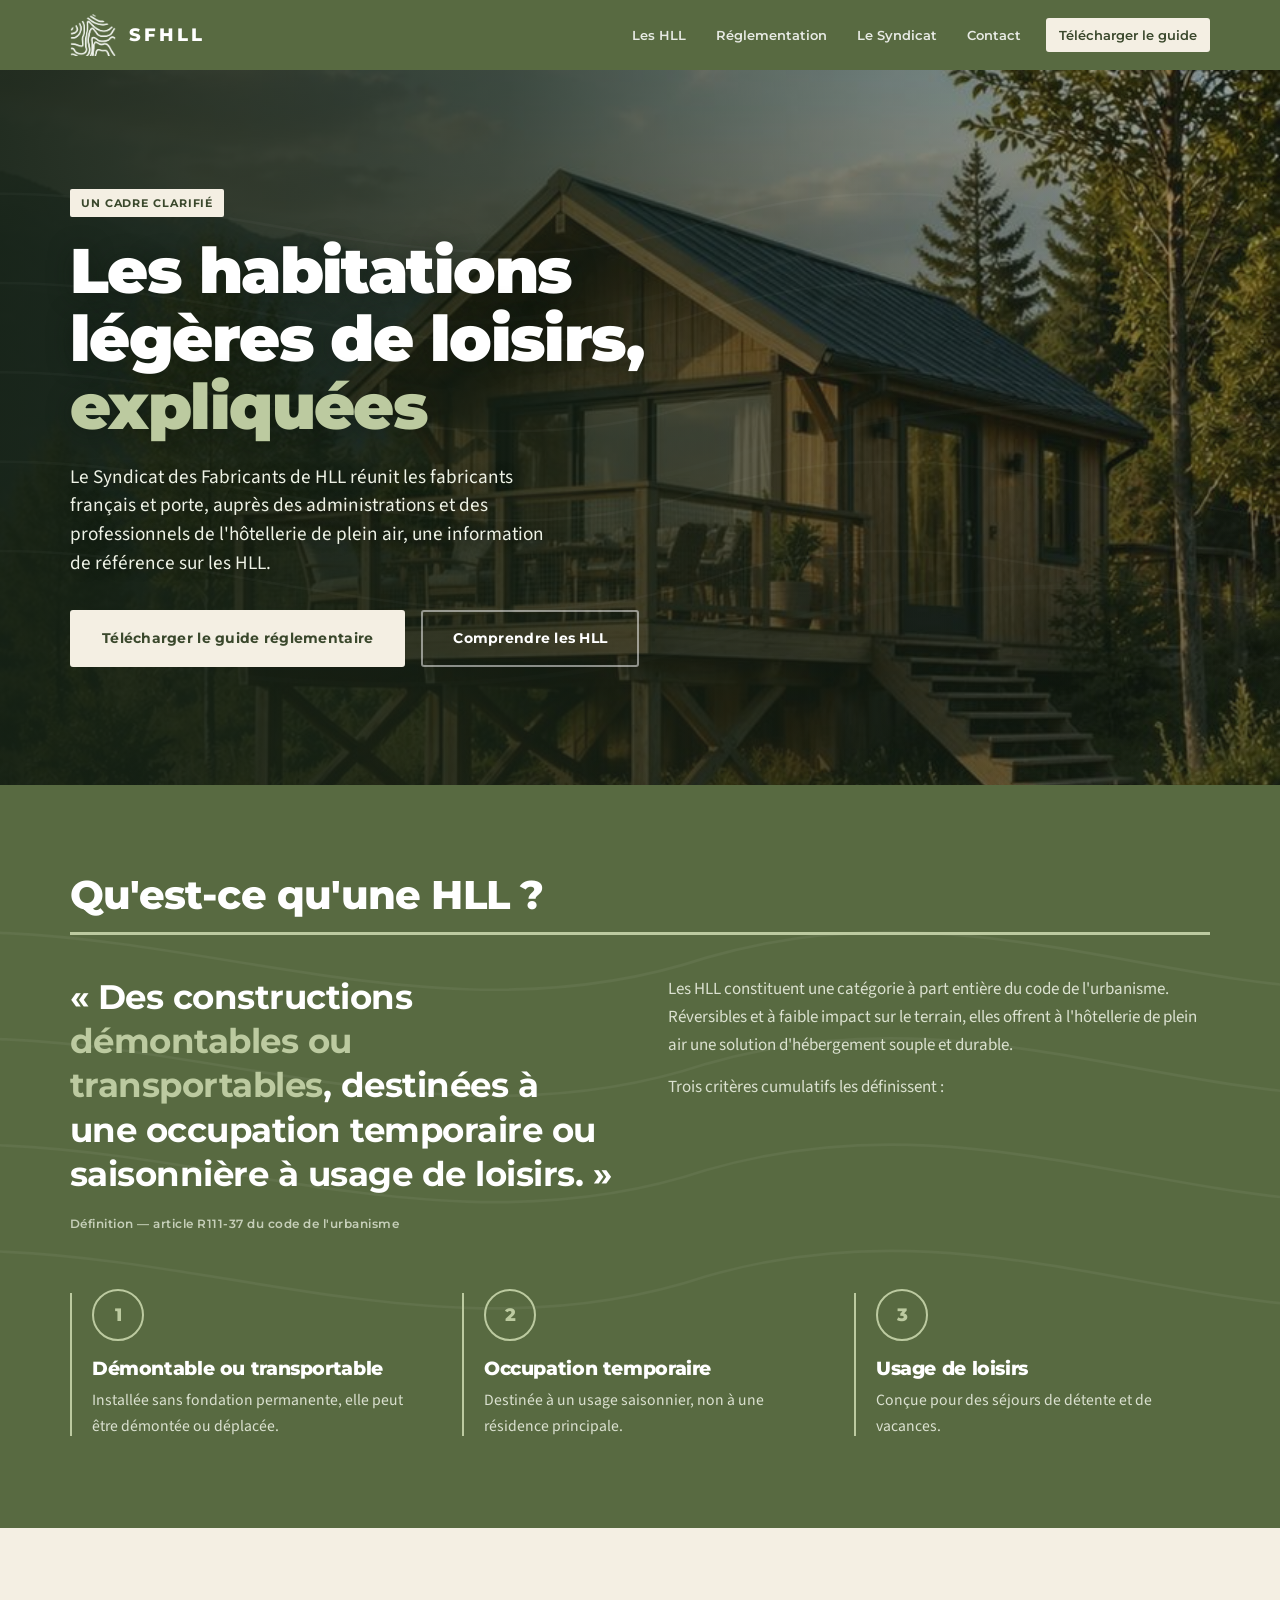
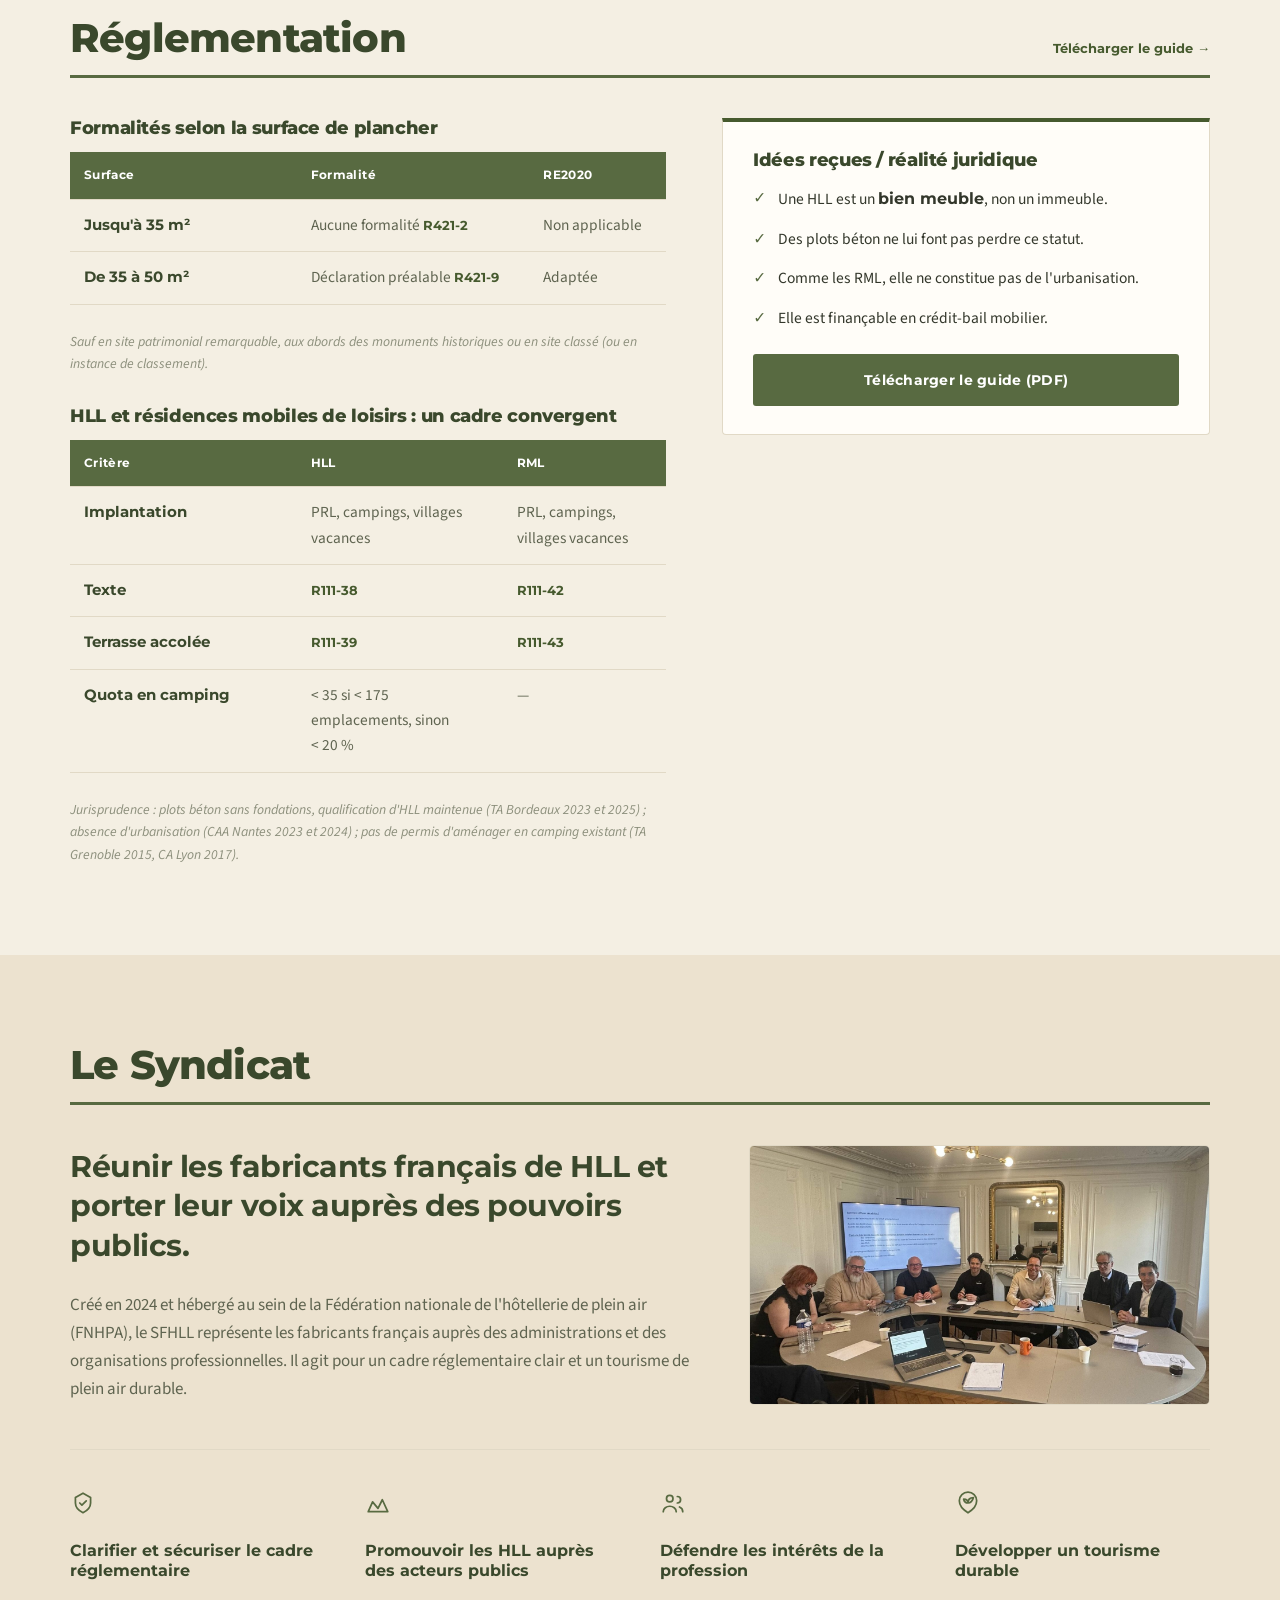
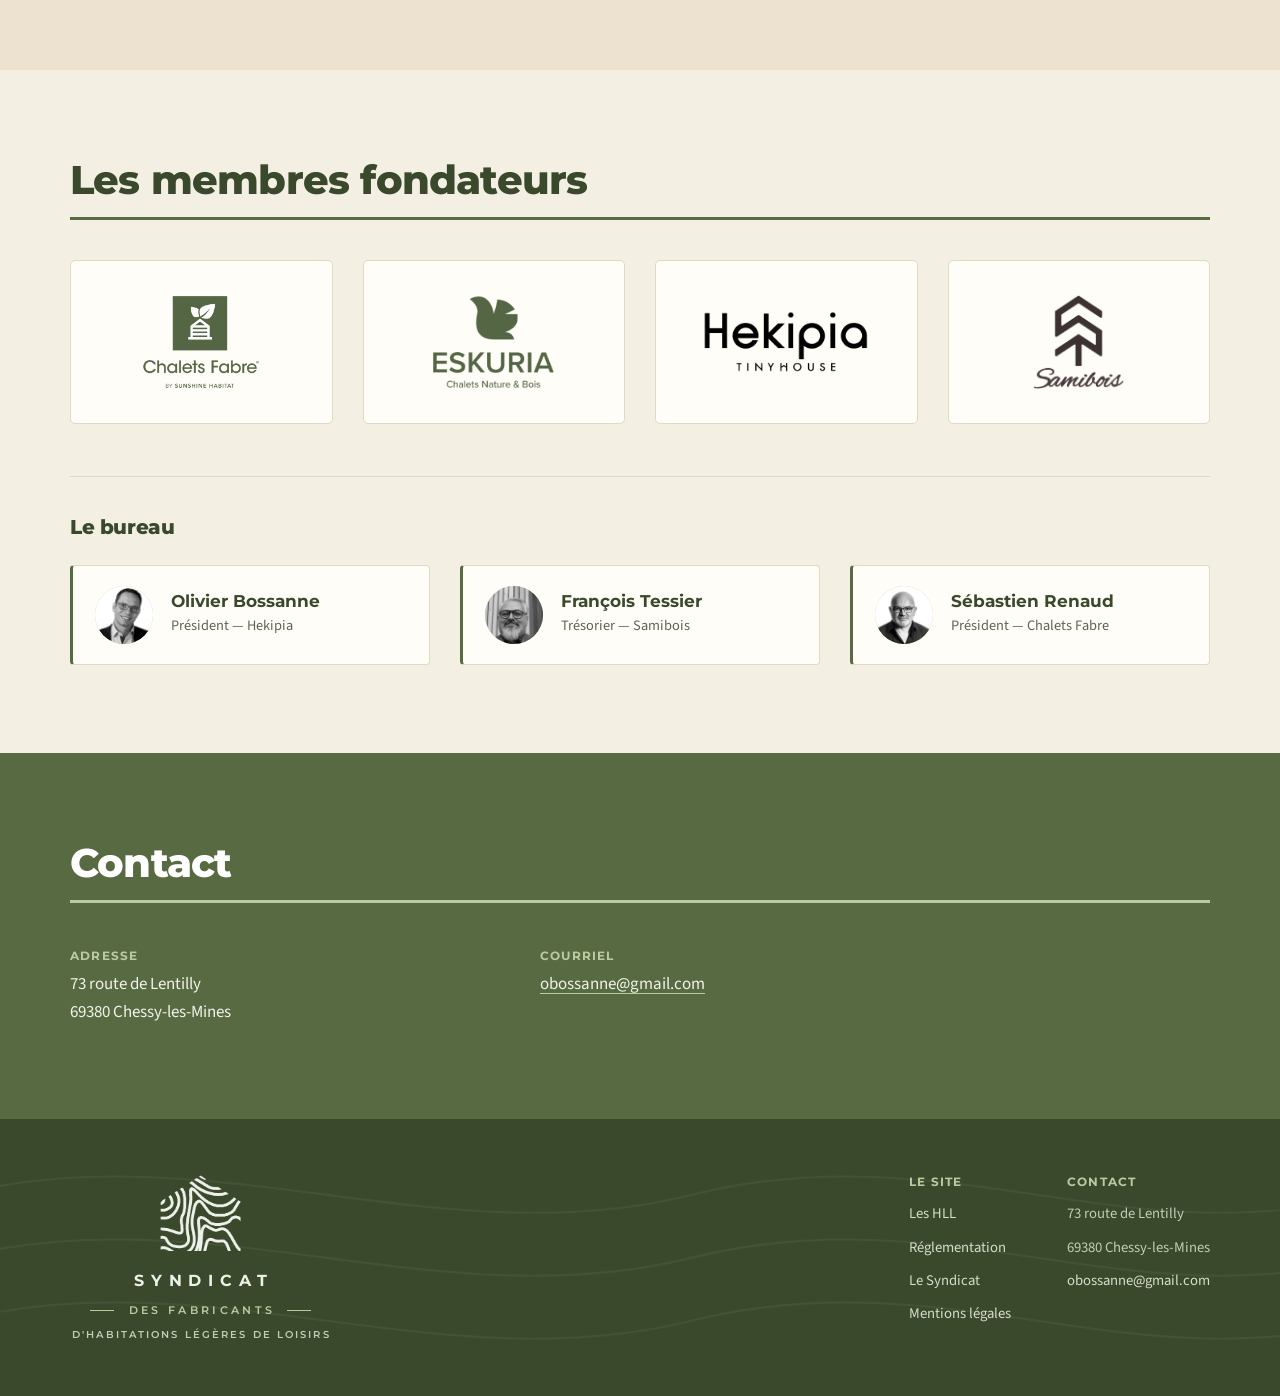
==== commit fef61f2c: "326/retours wording reglementation et syndicat" ====
--- a/index.html
+++ b/index.html
@@ -111,6 +111,7 @@
             <tr><th scope="row">De 35 à 50 m²</th><td data-l="Formalité">Déclaration préalable <span class="art-ref">R421-9</span></td><td data-l="RE2020">Adaptée</td></tr>
           </tbody>
         </table>
+        <p class="refs">Sauf en site patrimonial remarquable, aux abords des monuments historiques ou en site classé (ou en instance de classement).</p>
         <h3>HLL et résidences mobiles de loisirs : un cadre convergent</h3>
         <table>
           <thead><tr><th scope="col">Critère</th><th scope="col">HLL</th><th scope="col">RML</th></tr></thead>
@@ -118,9 +119,10 @@
             <tr><th scope="row">Implantation</th><td data-l="HLL">PRL, campings, villages vacances</td><td data-l="RML">PRL, campings, villages vacances</td></tr>
             <tr><th scope="row">Texte</th><td data-l="HLL"><span class="art-ref">R111-38</span></td><td data-l="RML"><span class="art-ref">R111-42</span></td></tr>
             <tr><th scope="row">Terrasse accolée</th><td data-l="HLL"><span class="art-ref">R111-39</span></td><td data-l="RML"><span class="art-ref">R111-43</span></td></tr>
+            <tr><th scope="row">Quota en camping</th><td data-l="HLL">&lt;&nbsp;35 si &lt;&nbsp;175 emplacements, sinon &lt;&nbsp;20&nbsp;%</td><td data-l="RML">—</td></tr>
           </tbody>
         </table>
-        <p class="refs">Statut de bien meuble confirmé par une jurisprudence constante — TA Bordeaux 2023 &amp; 2025, CAA Nantes 2023 &amp; 2024, TA Grenoble 2015, CA Lyon 2017.</p>
+        <p class="refs">Jurisprudence : plots béton sans fondations, qualification d'HLL maintenue (TA Bordeaux 2023 et 2025) ; absence d'urbanisation (CAA Nantes 2023 et 2024) ; pas de permis d'aménager en camping existant (TA Grenoble 2015, CA Lyon 2017).</p>
       </div>
       <aside class="reg-side">
         <h3>Idées reçues / réalité juridique</h3>
@@ -141,8 +143,8 @@
     <div class="shead"><h2>Le Syndicat</h2></div>
     <div class="synd-top">
       <div>
-        <p class="lead2">Réunir les fabricants français de HLL et porter leur voix <em>d'une seule voix</em> auprès des pouvoirs publics.</p>
-        <p>Créé en 2024 et domicilié au sein de la Fédération nationale de l'hôtellerie de plein air (FNHPA), le SFHLL représente les fabricants français auprès des administrations et des organisations professionnelles. Il agit pour un cadre réglementaire clair et un tourisme de plein air durable.</p>
+        <p class="lead2">Réunir les fabricants français de HLL et porter leur voix auprès des pouvoirs publics.</p>
+        <p>Créé en 2024 et hébergé au sein de la Fédération nationale de l'hôtellerie de plein air (FNHPA), le SFHLL représente les fabricants français auprès des administrations et des organisations professionnelles. Il agit pour un cadre réglementaire clair et un tourisme de plein air durable.</p>
       </div>
       <figure class="synd-figure">
         <div class="synd-img"><img class="illus" src="[data-uri]" alt="Réunion de travail du SFHLL dans les locaux parisiens de la FNHPA, autour de la table de conférence"></div>
--- a/style.css
+++ b/style.css
@@ -104,6 +104,7 @@
   .reg-side .btn{margin-top:22px;width:100%;text-align:center;background:var(--green);color:#fff;border:none}
   .reg-side .btn:hover{background:var(--green-2)}
   .refs{font-size:.86rem;color:var(--ink-faint);margin-top:8px;font-style:italic}
+  .refs + h3{margin-top:30px}
   @media(max-width:820px){.reg-grid{grid-template-columns:1fr;gap:34px}}
 
   .synd{background:var(--paper-2)}
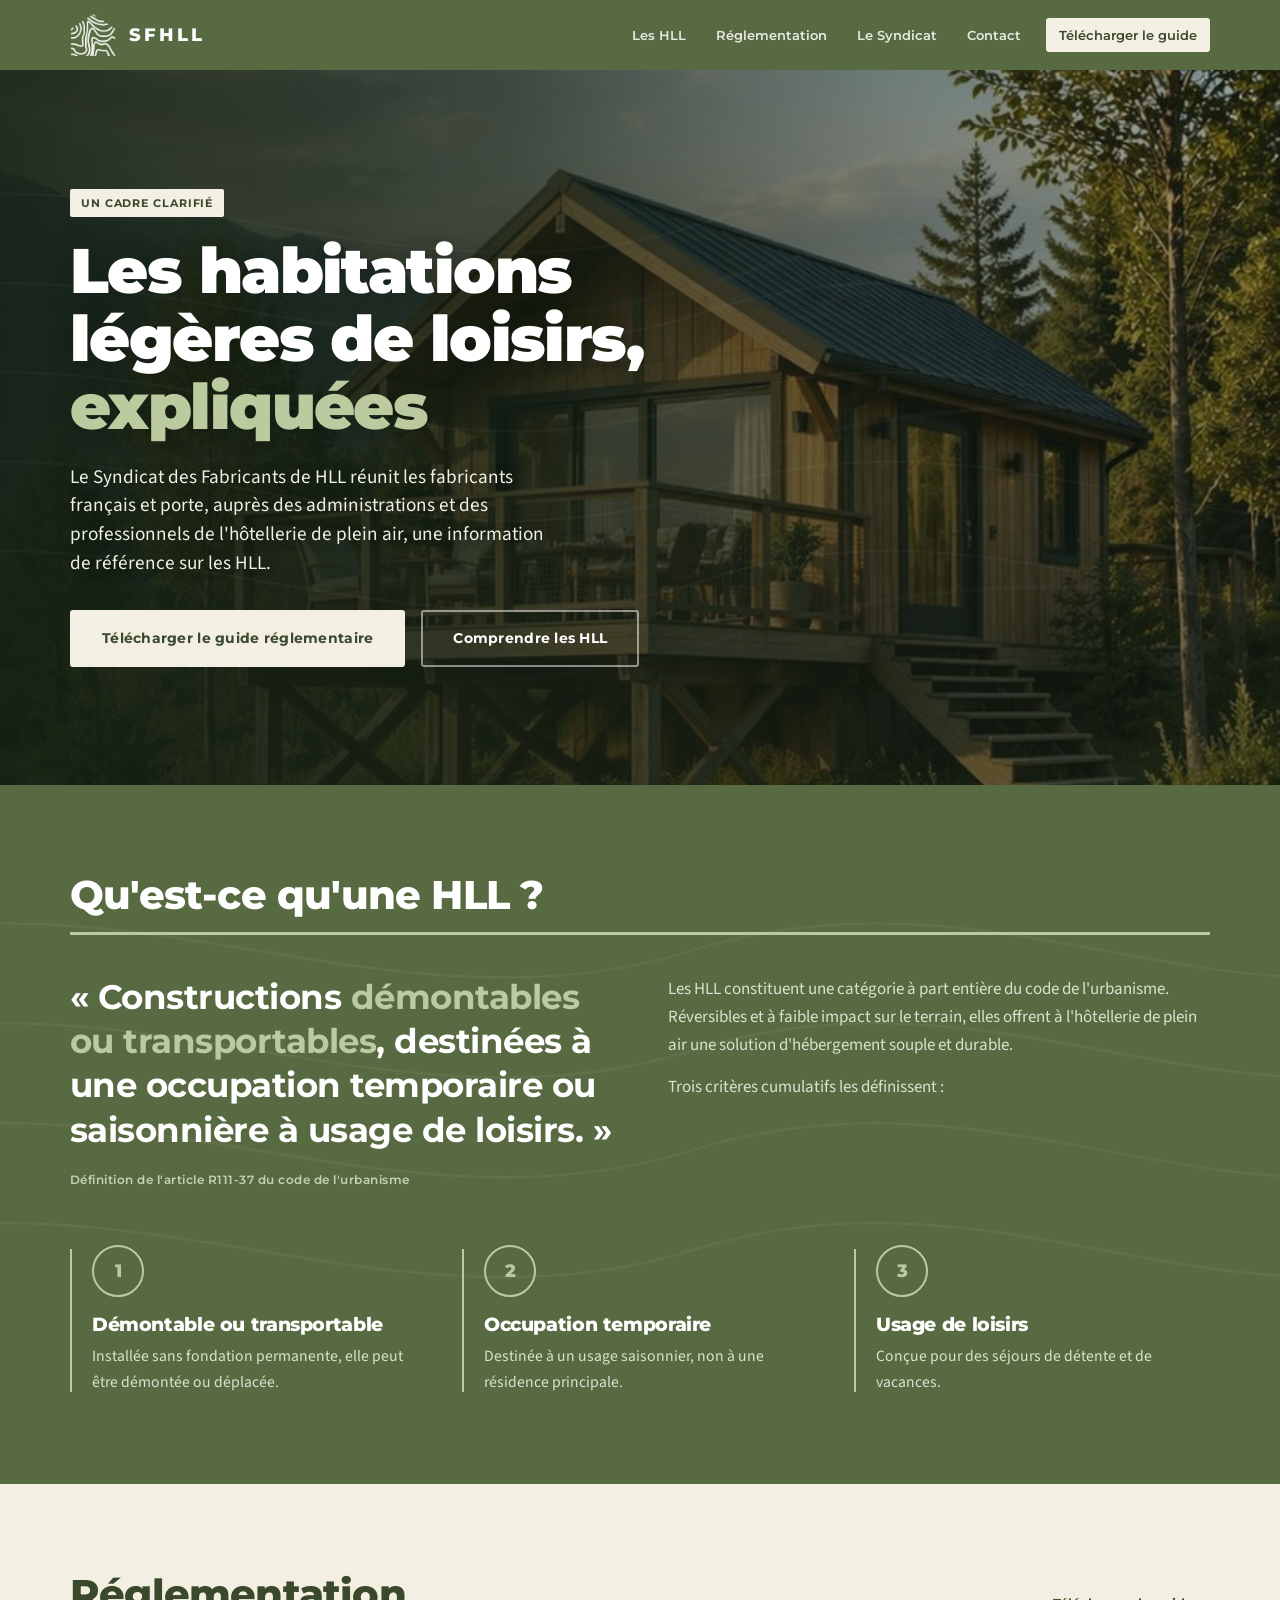
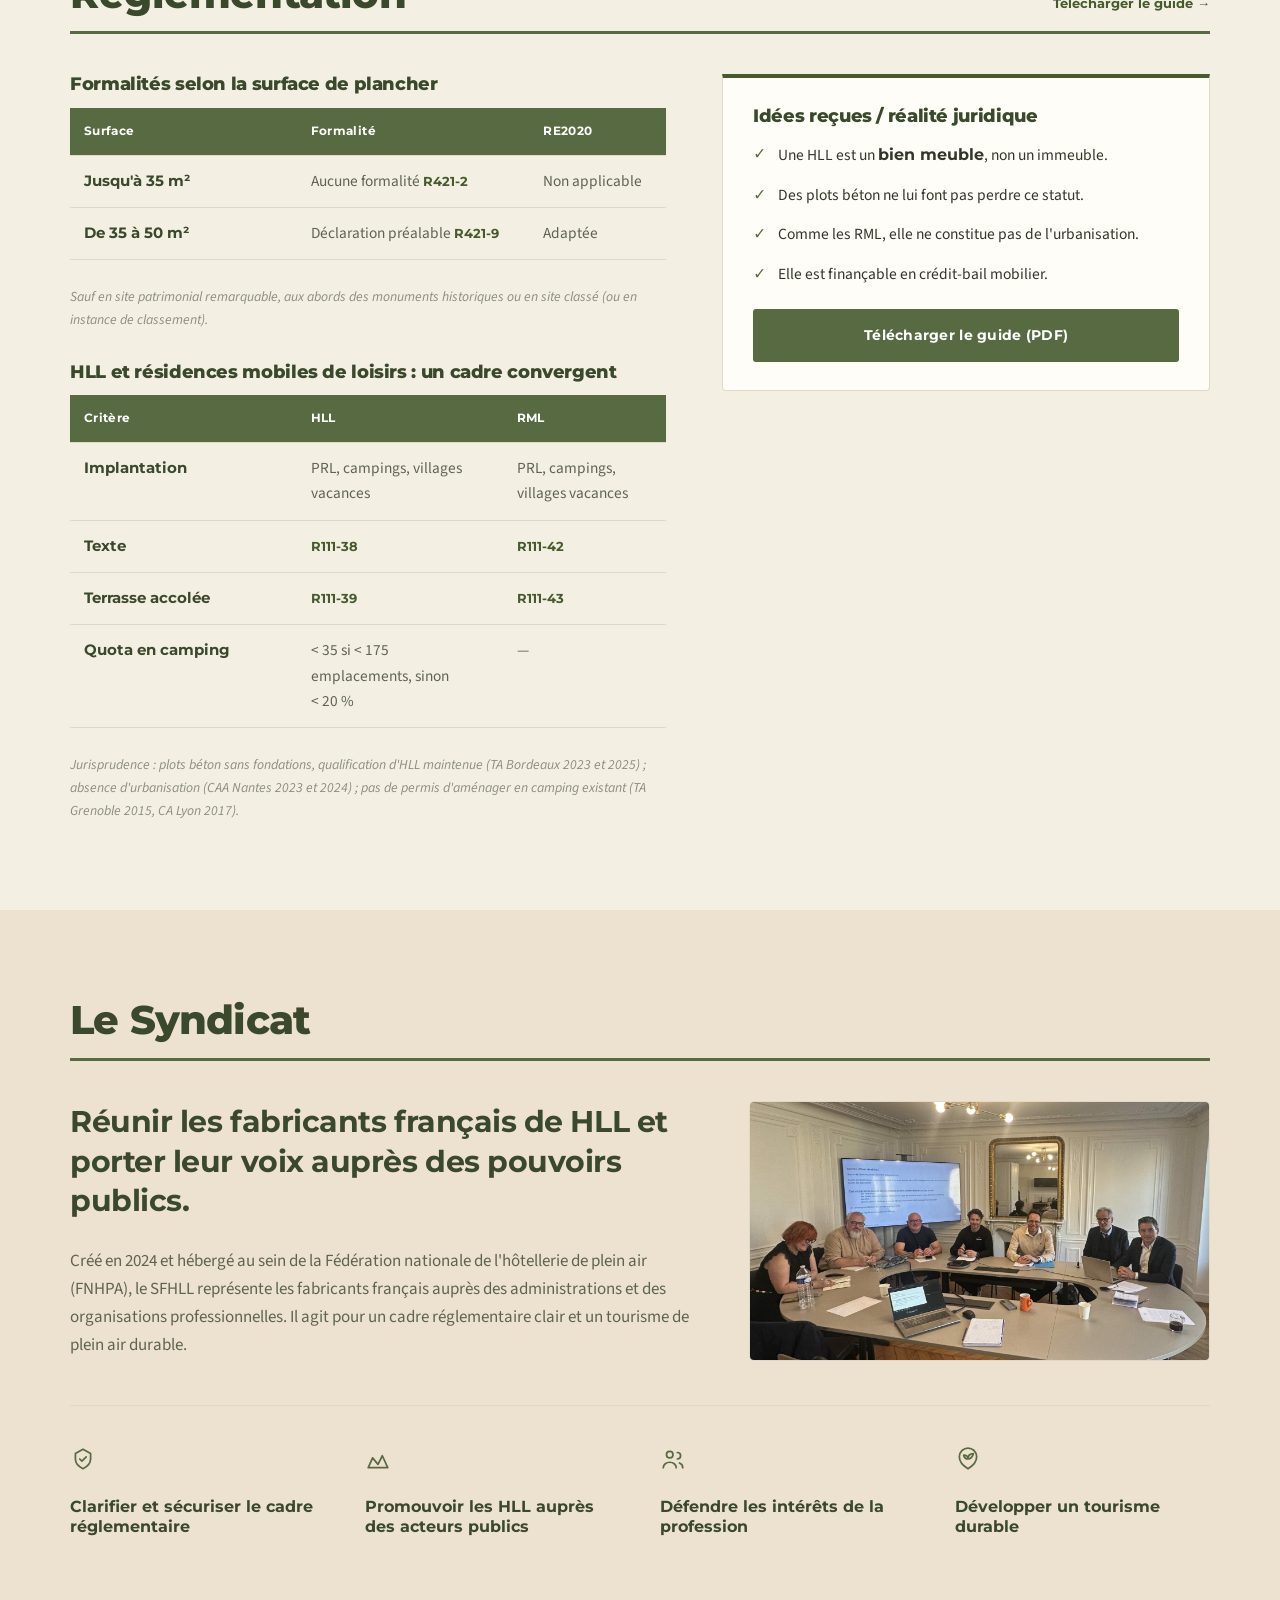
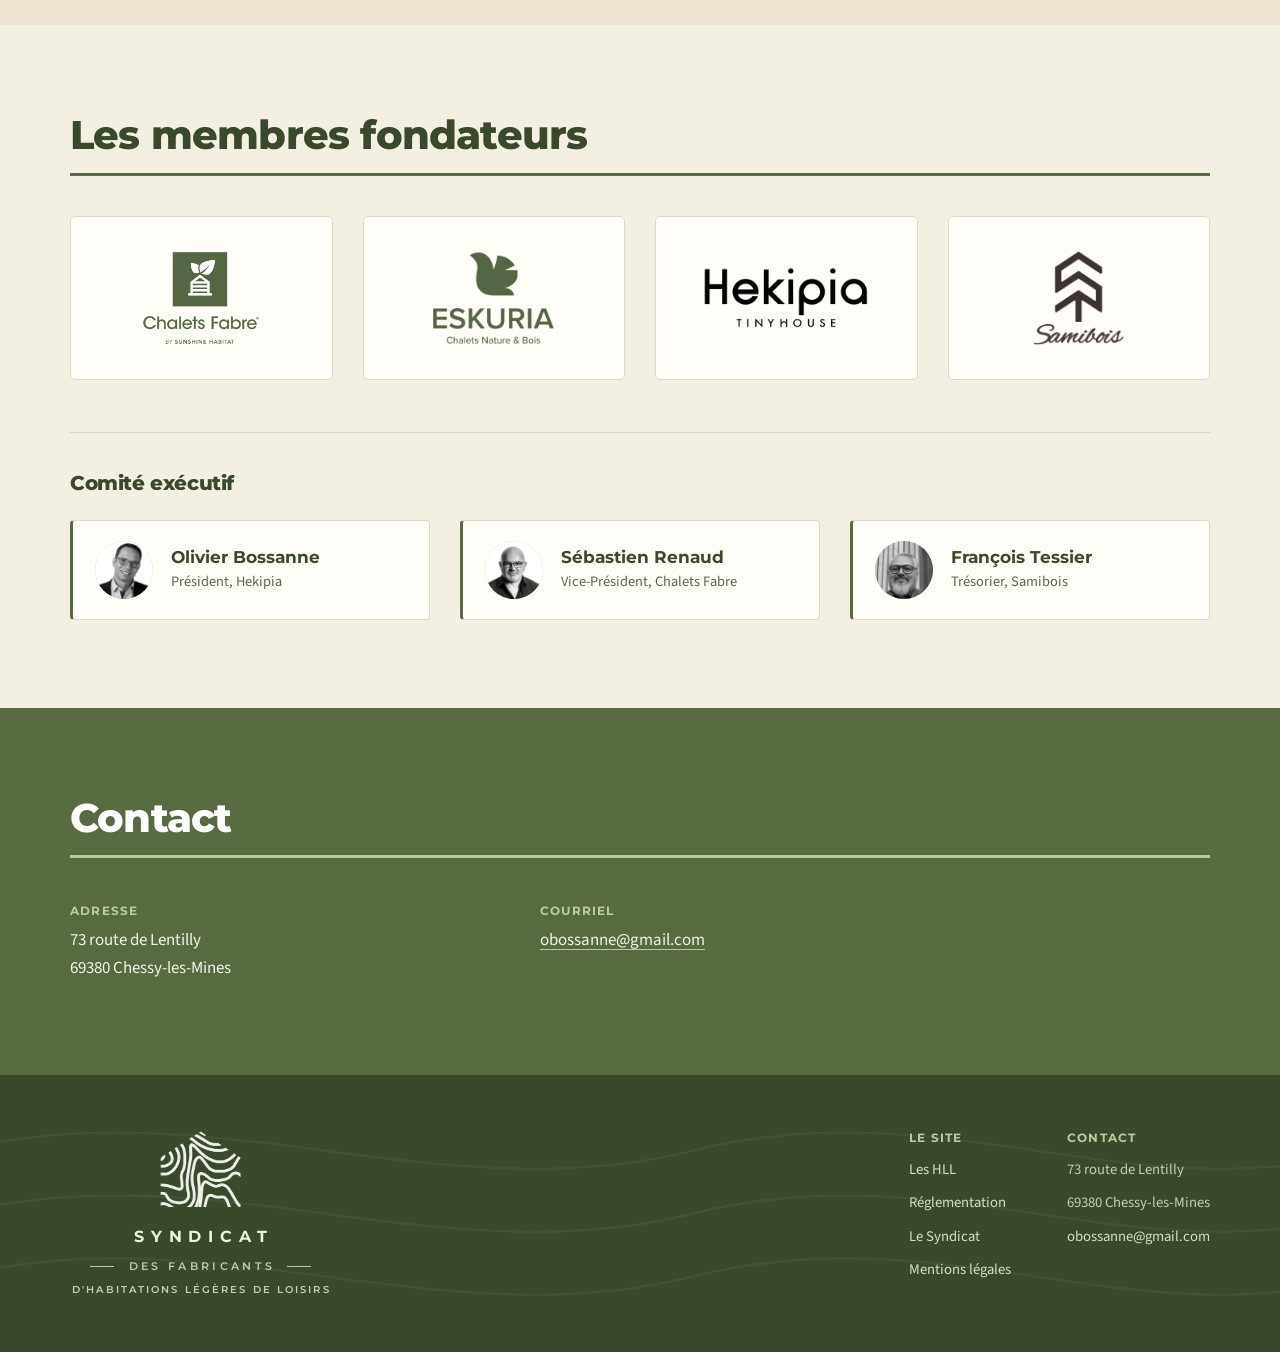
==== commit e176bbbd: "330/retours comite executif et definition hll" ====
--- a/index.html
+++ b/index.html
@@ -3,7 +3,7 @@
 <head>
 <meta charset="UTF-8">
 <meta name="viewport" content="width=device-width, initial-scale=1.0">
-<title>SFHLL — Syndicat des Fabricants d'Habitations Légères de Loisirs</title>
+<title>SFHLL : Syndicat des Fabricants d'Habitations Légères de Loisirs</title>
 <meta name="description" content="Le Syndicat des Fabricants d'Habitations Légères de Loisirs (SFHLL) : la référence sur les HLL et leur réglementation. Cadre juridique, guide à télécharger.">
 <meta name="robots" content="index, follow">
 <link rel="canonical" href="https://sfhll.fr/">
@@ -14,7 +14,7 @@
 <meta property="og:locale" content="fr_FR">
 <meta property="og:site_name" content="SFHLL">
 <meta property="og:url" content="https://sfhll.fr/">
-<meta property="og:title" content="SFHLL — Syndicat des Fabricants d'Habitations Légères de Loisirs">
+<meta property="og:title" content="SFHLL : Syndicat des Fabricants d'Habitations Légères de Loisirs">
 <meta property="og:description" content="Le Syndicat des Fabricants d'Habitations Légères de Loisirs (SFHLL) : la référence sur les HLL et leur réglementation. Cadre juridique, guide à télécharger.">
 <meta property="og:image" content="https://sfhll.fr/og-image.jpg">
 <meta property="og:image:width" content="860">
@@ -29,7 +29,7 @@
 
 <header>
   <div class="nav">
-    <a class="brand" href="#haut" aria-label="SFHLL — accueil">
+    <a class="brand" href="#haut" aria-label="Accueil SFHLL">
       <img class="hmark" src="img/sfhll-mark.png" alt="Logo du Syndicat des Fabricants de HLL">
       <b>SFHLL</b>
     </a>
@@ -73,8 +73,8 @@
     <div class="shead"><h2>Qu'est-ce qu'une HLL&nbsp;?</h2></div>
     <div class="comprendre-grid">
       <div>
-        <p class="quote-hll">« Des constructions <em>démontables ou transportables</em>, destinées à une occupation temporaire ou saisonnière à usage de loisirs. »</p>
-        <p class="qsrc">Définition — article R111-37 du code de l'urbanisme</p>
+        <p class="quote-hll">« Constructions <em>démontables ou transportables</em>, destinées à une occupation temporaire ou saisonnière à usage de loisirs. »</p>
+        <p class="qsrc">Définition de l'article R111-37 du code de l'urbanisme</p>
       </div>
       <div style="color:#dbe1d0">
         <p>Les HLL constituent une catégorie à part entière du code de l'urbanisme. Réversibles et à faible impact sur le terrain, elles offrent à l'hôtellerie de plein air une solution d'hébergement souple et durable.</p>
@@ -190,19 +190,19 @@
     </div>
 
     <div class="bureau">
-      <h3>Le bureau</h3>
+      <h3>Comité exécutif</h3>
       <div class="bgrid">
       <div class="pcard">
         <div class="pav"><img src="[data-uri]" alt="Portrait d'Olivier Bossanne"></div>
-        <div><div class="pname">Olivier Bossanne</div><div class="prole">Président — Hekipia</div></div>
+        <div><div class="pname">Olivier Bossanne</div><div class="prole">Président, Hekipia</div></div>
+      </div>
+      <div class="pcard">
+        <div class="pav"><img src="[data-uri]" alt="Portrait de Sébastien Renaud"></div>
+        <div><div class="pname">Sébastien Renaud</div><div class="prole">Vice-Président, Chalets Fabre</div></div>
       </div>
       <div class="pcard">
         <div class="pav"><img src="[data-uri]" alt="Portrait de François Tessier"></div>
-        <div><div class="pname">François Tessier</div><div class="prole">Trésorier — Samibois</div></div>
-      </div>
-      <div class="pcard">
-        <div class="pav"><img src="[data-uri]" alt="Portrait de Sébastien Renaud"></div>
-        <div><div class="pname">Sébastien Renaud</div><div class="prole">Président — Chalets Fabre</div></div>
+        <div><div class="pname">François Tessier</div><div class="prole">Trésorier, Samibois</div></div>
       </div>
       </div>
     </div>
